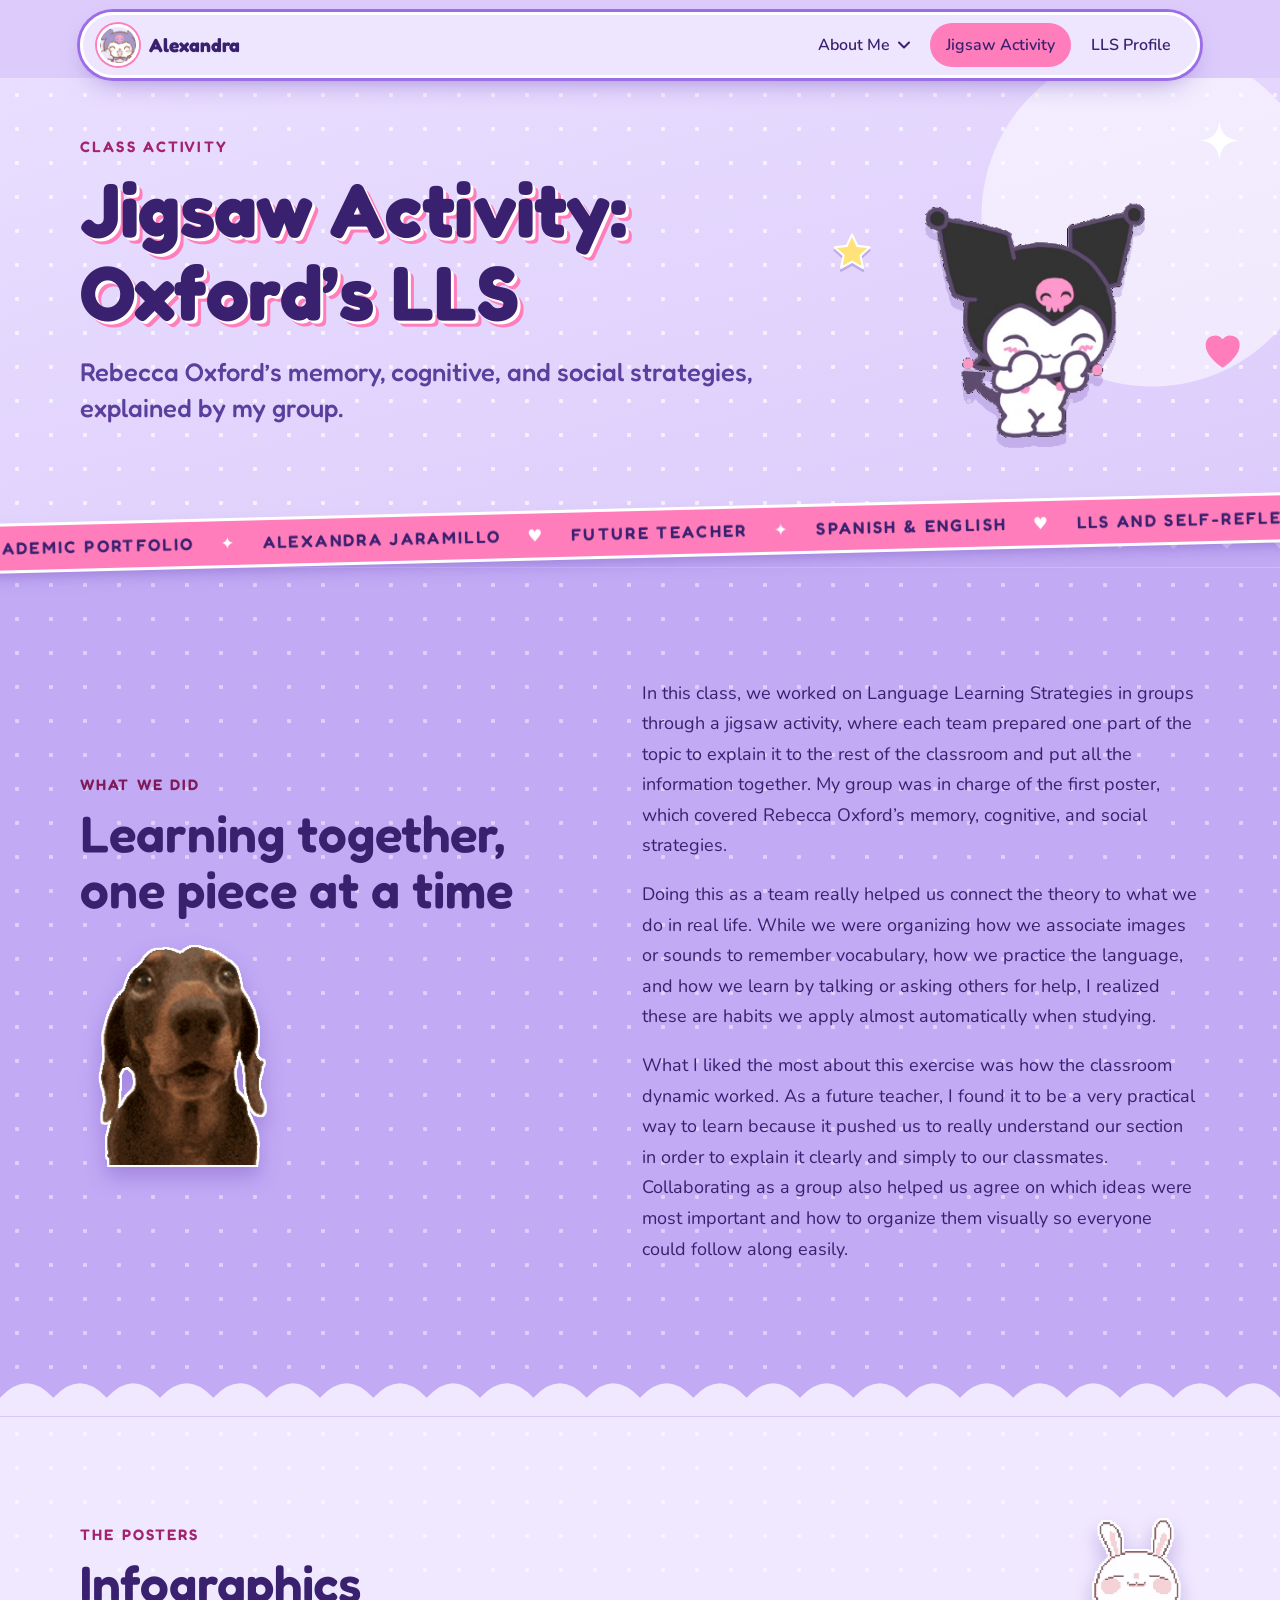
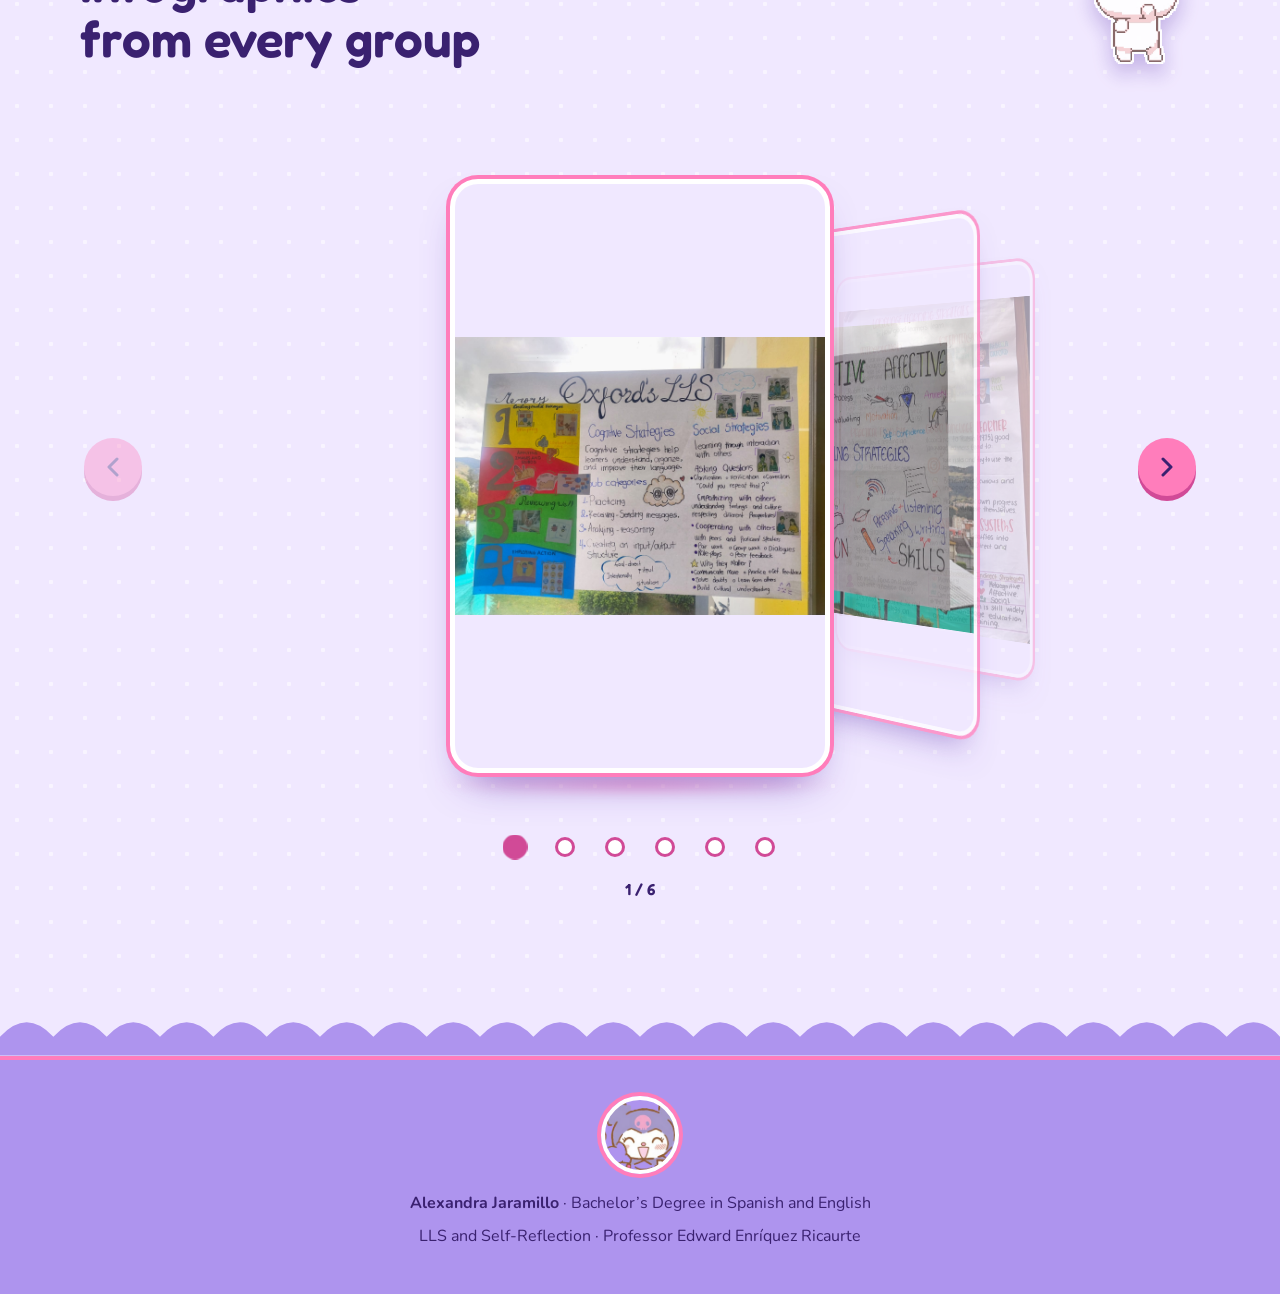
==== jigsaw.html @ 9771592c "Add LLS Profile page, hover-only volume, waving and jumping Kuromi, ribbon, badge and playful motion" ====
<!doctype html>
<html lang="en">
<head>
  <meta charset="utf-8">
  <meta name="viewport" content="width=device-width, initial-scale=1">
  <title>Jigsaw Activity: Oxford’s LLS · Alexandra Jaramillo</title>
  <meta name="description" content="Alexandra Jaramillo’s reflection on the jigsaw activity about Rebecca Oxford’s Language Learning Strategies, with the infographics made by every group.">
  <meta name="theme-color" content="#DCCBFB">
  <link rel="icon" href="data:image/svg+xml,%3Csvg xmlns='http://www.w3.org/2000/svg' viewBox='0 0 24 24'%3E%3Cpath fill='%23FF5CA8' d='M12 21s-9-5.5-9-12a5 5 0 0 1 9-3 5 5 0 0 1 9 3c0 6.5-9 12-9 12z'/%3E%3C/svg%3E">
  <link rel="preconnect" href="https://fonts.googleapis.com">
  <link rel="preconnect" href="https://fonts.gstatic.com" crossorigin>
  <link href="https://fonts.googleapis.com/css2?family=Fredoka:wght@500;600;700&family=Nunito:wght@400;600;700&display=swap" rel="stylesheet">
  <link rel="stylesheet" href="styles.css">
</head>
<body>

<svg width="0" height="0" style="position:absolute" aria-hidden="true">
  <defs>
    <!-- Kuromi-style motifs: horned hood with a pink skull, bat, skull, stars, hearts, paw, note -->
    <symbol id="skull" viewBox="0 0 24 24">
      <path d="M12 2C7 2 4 5.500 4 10c0 3 1.500 4.700 3 5.800V19c0 .6.400 1 1 1h1v-2h1.500v2h3v-2H15v2h1c.6 0 1-.4 1-1v-3.200c1.500-1.100 3-2.800 3-5.800 0-4.500-3-8-8-8z" fill="currentColor"/>
      <circle cx="8.500" cy="11" r="2.200" fill="#1A0D2E"/><circle cx="15.500" cy="11" r="2.200" fill="#1A0D2E"/>
      <path d="M12 13.500 10.800 16h2.400z" fill="#1A0D2E"/>
    </symbol>
    <symbol id="bat" viewBox="0 0 120 60">
      <path d="M60 22C54 10 44 6 32 10 24 12 14 10 4 3c4 12 5 26 16 32 6-4 14-3 20 3 6-5 14-4 20 6 6-10 14-11 20-6 6-6 14-7 20-3 11-6 12-20 16-32-10 7-20 9-28 7C76 6 66 10 60 22z" fill="currentColor"/>
    </symbol>
    <symbol id="sparkle" viewBox="0 0 24 24">
      <path d="M12 0c1 8 4 11 12 12-8 1-11 4-12 12-1-8-4-11-12-12 8-1 11-4 12-12z" fill="currentColor"/>
    </symbol>
    <symbol id="heart" viewBox="0 0 24 24">
      <path d="M12 21s-9-5.500-9-12a5 5 0 0 1 9-3 5 5 0 0 1 9 3c0 6.500-9 12-9 12z" fill="currentColor"/>
    </symbol>
    <symbol id="paw" viewBox="0 0 24 24">
      <ellipse cx="6" cy="10" rx="2.400" ry="3" fill="currentColor"/>
      <ellipse cx="10.500" cy="5.500" rx="2.400" ry="3" fill="currentColor"/>
      <ellipse cx="16" cy="5.500" rx="2.400" ry="3" fill="currentColor"/>
      <ellipse cx="20" cy="10" rx="2.400" ry="3" fill="currentColor"/>
      <path d="M13 11c-3.500 0-6.500 3.500-6.500 6.200C6.500 20 9 20.500 13 20.500s6.500-.5 6.500-3.300C19.500 14.500 16.500 11 13 11z" fill="currentColor"/>
    </symbol>
    <symbol id="note" viewBox="0 0 24 24">
      <path d="M9 3v13.500A3.500 3.500 0 1 1 7 13.300V6l12-3v11.500a3.500 3.500 0 1 1-2-3.200V5.300z" fill="currentColor"/>
    </symbol>
  <symbol id="star5" viewBox="0 0 24 24">
      <path d="M12 2l3 6.500 7 .8-5.200 4.800 1.500 7L12 17.500 5.700 21l1.500-7L2 9.300l7-.8z" fill="currentColor" stroke="#fff" stroke-width="1.200" stroke-linejoin="round"/>
    </symbol>
  </defs>
</svg>

<a class="skip" href="#main">Skip to content</a>

<header class="nav">
  <a class="brand" href="index.html#top" aria-label="Alexandra Jaramillo, home">
    <span class="brand-img" aria-hidden="true"></span>
    <span>Alexandra</span>
  </a>
  <nav aria-label="Main">
    <div class="dd">
      <button class="dd-btn" type="button" aria-expanded="false" aria-controls="dd-about">About Me
        <svg viewBox="0 0 12 8" aria-hidden="true"><path d="M1 1.500 6 6.500l5-5" fill="none" stroke="currentColor" stroke-width="2" stroke-linecap="round" stroke-linejoin="round"/></svg>
      </button>
      <ul class="dd-menu" id="dd-about">
        <li><a href="index.html#about">About me</a></li>
        <li><a href="index.html#music">Music</a></li>
        <li><a href="index.html#pets">My kids</a></li>
        <li><a href="index.html#teacher">Future teacher</a></li>
      </ul>
    </div>
    <a class="nav-link is-current" href="jigsaw.html" aria-current="page"><span class="nl-long">Jigsaw Activity</span><span class="nl-short">Jigsaw</span></a>
    <a class="nav-link" href="profile.html"><span class="nl-long">LLS Profile</span><span class="nl-short">Profile</span></a>
  </nav>
</header>

<main id="main">

  <!-- INTRO -->
  <section class="page-hero">
    <div class="wrap page-hero-grid">
      <div>
        <p class="eyebrow enter" style="--d:0ms">Class Activity</p>
        <h1 class="enter" style="--d:90ms">Jigsaw Activity: Oxford’s LLS</h1>
        <p class="hero-sub enter" style="--d:180ms">Rebecca Oxford’s memory, cognitive, and social strategies, explained by my group.</p>
      </div>
      <div class="page-art enter" style="--d:200ms">
        <img class="page-dance" src="images/kuromi-dance.gif" alt="" aria-hidden="true">
        <svg class="art spark s1" aria-hidden="true"><use href="#sparkle"/></svg>
        <svg class="art starf st1" aria-hidden="true"><use href="#star5"/></svg>
        <svg class="art heart h1" aria-hidden="true"><use href="#heart"/></svg>
      </div>
    </div>
  </section>

  <div class="ribbon" aria-hidden="true"><div class="ribbon-track"><span>ACADEMIC PORTFOLIO</span><i>✦</i><span>ALEXANDRA JARAMILLO</span><i>♥</i><span>FUTURE TEACHER</span><i>✦</i><span>SPANISH &amp; ENGLISH</span><i>♥</i><span>LLS AND SELF-REFLECTION</span><i>✦</i><span>ACADEMIC PORTFOLIO</span><i>✦</i><span>ALEXANDRA JARAMILLO</span><i>♥</i><span>FUTURE TEACHER</span><i>✦</i><span>SPANISH &amp; ENGLISH</span><i>♥</i><span>LLS AND SELF-REFLECTION</span><i>✦</i></div></div>
  <div class="wave" style="--from:var(--l1);--to:var(--band)"><svg viewBox="0 0 1440 60" preserveAspectRatio="none"><path d="M0 60V34Q30 -6 60 34Q90 -6 120 34Q150 -6 180 34Q210 -6 240 34Q270 -6 300 34Q330 -6 360 34Q390 -6 420 34Q450 -6 480 34Q510 -6 540 34Q570 -6 600 34Q630 -6 660 34Q690 -6 720 34Q750 -6 780 34Q810 -6 840 34Q870 -6 900 34Q930 -6 960 34Q990 -6 1020 34Q1050 -6 1080 34Q1110 -6 1140 34Q1170 -6 1200 34Q1230 -6 1260 34Q1290 -6 1320 34Q1350 -6 1380 34Q1410 -6 1440 34L1440 60Z"/></svg></div>

  <!-- REFLECTION -->
  <section class="sec dark" style="--bg:var(--band)" id="reflection">
    <div class="wrap split">
      <div>
        <p class="eyebrow">What We Did</p>
        <h2>Learning together, one piece at a time</h2>
        <img class="gd-inline" src="images/dachshund.gif" alt="" aria-hidden="true">
      </div>
      <div class="prose">
        <p>In this class, we worked on Language Learning Strategies in groups through a jigsaw activity, where each team prepared one part of the topic to explain it to the rest of the classroom and put all the information together. My group was in charge of the first poster, which covered Rebecca Oxford’s memory, cognitive, and social strategies.</p>
        <p>Doing this as a team really helped us connect the theory to what we do in real life. While we were organizing how we associate images or sounds to remember vocabulary, how we practice the language, and how we learn by talking or asking others for help, I realized these are habits we apply almost automatically when studying.</p>
        <p>What I liked the most about this exercise was how the classroom dynamic worked. As a future teacher, I found it to be a very practical way to learn because it pushed us to really understand our section in order to explain it clearly and simply to our classmates. Collaborating as a group also helped us agree on which ideas were most important and how to organize them visually so everyone could follow along easily.</p>
      </div>
    </div>
  </section>

  <div class="wave" style="--from:var(--band);--to:var(--l2)"><svg viewBox="0 0 1440 60" preserveAspectRatio="none"><path d="M0 60V34Q30 -6 60 34Q90 -6 120 34Q150 -6 180 34Q210 -6 240 34Q270 -6 300 34Q330 -6 360 34Q390 -6 420 34Q450 -6 480 34Q510 -6 540 34Q570 -6 600 34Q630 -6 660 34Q690 -6 720 34Q750 -6 780 34Q810 -6 840 34Q870 -6 900 34Q930 -6 960 34Q990 -6 1020 34Q1050 -6 1080 34Q1110 -6 1140 34Q1170 -6 1200 34Q1230 -6 1260 34Q1290 -6 1320 34Q1350 -6 1380 34Q1410 -6 1440 34L1440 60Z"/></svg></div>

  <!-- INFOGRAPHICS -->
  <section class="sec infographics" style="--bg:var(--l2)" id="infographics">
    <img class="deco gd g-bunny2" src="images/bunny.gif" alt="" aria-hidden="true">
    <div class="wrap">
      <div class="gallery-head">
        <p class="eyebrow">The Posters</p>
        <h2>Infographics from every group</h2>
        <p>Below are the infographics created by all the groups during class.</p>
      </div>

      <div class="carousel" role="region" aria-roledescription="carousel" aria-label="Infographics from every group">
        <button type="button" class="car-btn prev" aria-label="Previous infographic"><svg viewBox="0 0 12 20" aria-hidden="true"><path d="M10 2 2 10l8 8" fill="none" stroke="currentColor" stroke-width="3" stroke-linecap="round" stroke-linejoin="round"/></svg></button>
        <ul class="track" tabindex="0" aria-label="Scroll or swipe to see more infographics">
          <li class="slide" role="group" aria-roledescription="slide" aria-label="Infographic 1 of 6">
            <a href="images/infographic-1.jpeg" target="_blank" rel="noopener" aria-label="Open infographic 1 full size">
              <img src="images/infographic-1.jpeg" alt="Infographic 1 made by one of the groups about Oxford's language learning strategies" loading="eager">
            </a>
          </li>
          <li class="slide" role="group" aria-roledescription="slide" aria-label="Infographic 2 of 6">
            <a href="images/infographic-2.jpeg" target="_blank" rel="noopener" aria-label="Open infographic 2 full size">
              <img src="images/infographic-2.jpeg" alt="Infographic 2 made by one of the groups about Oxford's language learning strategies" >
            </a>
          </li>
          <li class="slide" role="group" aria-roledescription="slide" aria-label="Infographic 3 of 6">
            <a href="images/infographic-3.jpeg" target="_blank" rel="noopener" aria-label="Open infographic 3 full size">
              <img src="images/infographic-3.jpeg" alt="Infographic 3 made by one of the groups about Oxford's language learning strategies" >
            </a>
          </li>
          <li class="slide" role="group" aria-roledescription="slide" aria-label="Infographic 4 of 6">
            <a href="images/infographic-4.jpeg" target="_blank" rel="noopener" aria-label="Open infographic 4 full size">
              <img src="images/infographic-4.jpeg" alt="Infographic 4 made by one of the groups about Oxford's language learning strategies" >
            </a>
          </li>
          <li class="slide" role="group" aria-roledescription="slide" aria-label="Infographic 5 of 6">
            <a href="images/infographic-5.jpeg" target="_blank" rel="noopener" aria-label="Open infographic 5 full size">
              <img src="images/infographic-5.jpeg" alt="Infographic 5 made by one of the groups about Oxford's language learning strategies" >
            </a>
          </li>
          <li class="slide" role="group" aria-roledescription="slide" aria-label="Infographic 6 of 6">
            <a href="images/infographic-6.jpeg" target="_blank" rel="noopener" aria-label="Open infographic 6 full size">
              <img src="images/infographic-6.jpeg" alt="Infographic 6 made by one of the groups about Oxford's language learning strategies" >
            </a>
          </li>
        </ul>
        <button type="button" class="car-btn next" aria-label="Next infographic"><svg viewBox="0 0 12 20" aria-hidden="true"><path d="M2 2l8 8-8 8" fill="none" stroke="currentColor" stroke-width="3" stroke-linecap="round" stroke-linejoin="round"/></svg></button>
        <div class="car-foot"><div class="dots"><button type="button" class="dot" aria-label="Go to infographic 1"></button><button type="button" class="dot" aria-label="Go to infographic 2"></button><button type="button" class="dot" aria-label="Go to infographic 3"></button><button type="button" class="dot" aria-label="Go to infographic 4"></button><button type="button" class="dot" aria-label="Go to infographic 5"></button><button type="button" class="dot" aria-label="Go to infographic 6"></button></div><p class="count" aria-live="polite">1 / 6</p></div>
      </div>
    </div>
  </section>

  <div class="wave" style="--from:var(--l2);--to:var(--foot)"><svg viewBox="0 0 1440 60" preserveAspectRatio="none"><path d="M0 60V34Q30 -6 60 34Q90 -6 120 34Q150 -6 180 34Q210 -6 240 34Q270 -6 300 34Q330 -6 360 34Q390 -6 420 34Q450 -6 480 34Q510 -6 540 34Q570 -6 600 34Q630 -6 660 34Q690 -6 720 34Q750 -6 780 34Q810 -6 840 34Q870 -6 900 34Q930 -6 960 34Q990 -6 1020 34Q1050 -6 1080 34Q1110 -6 1140 34Q1170 -6 1200 34Q1230 -6 1260 34Q1290 -6 1320 34Q1350 -6 1380 34Q1410 -6 1440 34L1440 60Z"/></svg></div>
</main>

<footer class="footer">
  <div class="wrap foot">
    <span class="foot-img" aria-hidden="true"></span>
    <p><strong>Alexandra Jaramillo</strong> · Bachelor’s Degree in Spanish and English</p>
    <p>LLS and Self-Reflection · Professor Edward Enríquez Ricaurte</p>
  </div>
</footer>

<script src="script.js"></script>
</body>
</html>
---- styles.css ----
:root{
  /* Lilac palette (matches the Kuromi art): lilacs, rich purple band, pink + yellow accents */
  --l1:#DCCBFB;
  --l2:#F0E8FF;
  --l3:#C9B0F6;
  --band:#C2AAF5;
  --band2:#B79EF2;
  --foot:#AE94EE;
  --ink:#3A2170;
  --ink-soft:#5A3F9C;
  --eyebrow:#A3236F;
  --hot:#FF7DBB;
  --hot-deep:#D14A97;
  --hot-soft:#FFC6E2;
  --star:#FFE27A;
  --purple:#9B6EE8;
  --white:#fff;
  --r:28px;
  --shadow:0 14px 32px -14px rgba(90,50,170,.6);
  --font-head:"Fredoka","Trebuchet MS",system-ui,sans-serif;
  --font-body:"Nunito",system-ui,sans-serif;
  --ease:cubic-bezier(.2,.8,.2,1);
}
*{box-sizing:border-box}
html{scroll-behavior:smooth;scroll-padding-top:84px}
body{margin:0;background:var(--l1);color:var(--ink);font:400 1.125rem/1.7 var(--font-body);-webkit-font-smoothing:antialiased}
img,svg{display:block;max-width:100%}
a{color:inherit}
.wrap{width:min(1120px,100% - 48px);margin-inline:auto}

/* Skip link + focus */
.skip{position:absolute;left:16px;top:-60px;background:var(--hot);color:var(--ink);padding:10px 16px;border-radius:999px;z-index:300;transition:top .2s;font-weight:700}
.skip:focus{top:12px}
:focus-visible{outline:3px solid var(--hot-deep);outline-offset:3px;border-radius:8px}

/* Type */
h1,h2,h3{font-family:var(--font-head);line-height:1.08;margin:0;color:var(--ink)}
h1{font-size:clamp(3.2rem,8vw,6.4rem);font-weight:700;letter-spacing:-.01em}
h2{font-size:clamp(2rem,4.2vw,3.2rem);font-weight:600;text-wrap:balance}
h3{font-size:clamp(1.8rem,3vw,2.4rem);font-weight:600}
.eyebrow{font:600 .95rem/1 var(--font-head);letter-spacing:.14em;text-transform:uppercase;color:var(--eyebrow);margin:0 0 14px}
.prose p{margin:0 0 1em}
.prose p:last-child{margin-bottom:0}
.hero h1,.page-hero h1{text-shadow:3px 3px 0 #fff,6px 6px 0 var(--hot)}

/* Rich-purple bands */
.dark{color:var(--ink)}
.dark h2{color:var(--ink)}
.dark .eyebrow{color:#7F1A58}

/* Nav */
.nav{position:sticky;top:12px;z-index:150;width:min(1120px,100% - 24px);margin:12px auto 0;display:flex;align-items:center;justify-content:space-between;gap:16px;padding:8px 10px 8px 14px;background:rgba(240,232,255,.9);backdrop-filter:blur(12px);-webkit-backdrop-filter:blur(12px);border:3px solid #fff;border-radius:999px;box-shadow:0 0 0 3px var(--purple),0 12px 28px -12px rgba(90,50,170,.6)}
.brand{display:flex;align-items:center;gap:10px;text-decoration:none;font:700 1.2rem var(--font-head);color:var(--ink)}
.brand-img{width:42px;height:42px;border-radius:50%;border:3px solid #fff;box-shadow:0 0 0 2px var(--hot);background:url(images/kuromi-wave.png) 48% 55%/150% no-repeat;transition:transform .3s var(--ease)}
.brand:hover .brand-img{transform:rotate(-8deg) scale(1.1)}
.nav nav{display:flex;align-items:center;gap:4px}
.nav-link,.dd-btn{display:inline-flex;align-items:center;gap:8px;min-height:44px;text-decoration:none;font:600 1rem var(--font-body);color:var(--ink);background:none;border:0;cursor:pointer;padding:0 16px;border-radius:999px;transition:background .2s,transform .2s var(--ease)}
.nav-link:hover,.dd-btn:hover,.dd.open .dd-btn{background:var(--l3);transform:translateY(-1px)}
.nav-link.is-current{background:var(--hot);color:var(--ink)}
.dd{position:relative}
.dd-btn svg{width:12px;height:8px;transition:transform .2s var(--ease)}
.dd.open .dd-btn svg{transform:rotate(180deg)}
.dd-menu{list-style:none;margin:0;padding:8px;position:absolute;right:0;top:calc(100% + 14px);min-width:210px;background:var(--l2);border:3px solid #fff;border-radius:22px;box-shadow:0 0 0 3px var(--purple),0 16px 32px -12px rgba(90,50,170,.6);opacity:0;visibility:hidden;transform:translateY(-6px);transition:opacity .18s,transform .18s var(--ease),visibility .18s}
.dd-menu::before{content:"";position:absolute;left:0;right:0;top:-16px;height:16px}
.dd.open .dd-menu{opacity:1;visibility:visible;transform:none}
@media (hover:hover){.dd:hover .dd-menu{opacity:1;visibility:visible;transform:none}.dd:hover .dd-btn{background:var(--l3)}}
.dd-menu a{display:block;text-decoration:none;color:var(--ink);font-weight:600;padding:11px 16px;border-radius:14px;transition:background .2s,transform .2s var(--ease)}
.dd-menu a:hover{background:var(--l3);transform:translateX(2px)}

/* Buttons */
.btn{display:inline-flex;align-items:center;justify-content:center;gap:10px;min-height:52px;padding:0 28px;font:600 1.05rem var(--font-head);text-decoration:none;color:var(--ink);background:var(--hot);border:0;border-radius:999px;box-shadow:0 6px 0 var(--hot-deep);cursor:pointer;transition:transform .15s var(--ease),box-shadow .15s var(--ease),background .2s}
.btn:hover{transform:translateY(-2px);box-shadow:0 8px 0 var(--hot-deep)}
.btn:active{transform:translateY(4px);box-shadow:0 2px 0 var(--hot-deep)}
.btn svg{width:20px;height:20px}
.btn.spotify{background:#1DB954;color:#062b12;box-shadow:0 6px 0 #138A3E}
.btn.spotify:hover{box-shadow:0 8px 0 #138A3E}
.btn.spotify:active{box-shadow:0 2px 0 #138A3E}

/* Decorated frames (Kuromi art, Alexandra's photo) */
.kframe{position:relative;padding:12px;border-radius:34px;background:linear-gradient(135deg,#fff,#EBDFFF);box-shadow:0 0 0 4px var(--hot),0 0 0 9px #fff,0 18px 34px -14px rgba(90,50,170,.6)}
.kframe img{width:100%;height:100%;object-fit:cover;border-radius:24px}
.pframe{position:relative;margin:34px 0 14px 24px;max-width:360px;padding:18px;border-radius:40px;background:linear-gradient(140deg,#FFB9DC,#C9A8FF 60%,#B38CF5);box-shadow:0 0 0 6px #fff,0 0 0 11px var(--purple),0 20px 38px -14px rgba(90,50,170,.65);transform:rotate(-2deg);transition:transform .3s var(--ease)}
.pframe:hover{transform:rotate(0deg) translateY(-2px)}
.pframe::before{content:"";position:absolute;inset:7px;border-radius:34px;border:3px dashed rgba(255,255,255,.95);pointer-events:none}
.pframe-inner{aspect-ratio:4/5;border-radius:26px;overflow:hidden;border:5px solid #fff;background:#fff}
.pframe-inner img{width:100%;height:100%;object-fit:cover;object-position:52% 30%;transition:transform .5s var(--ease)}
.pframe:hover img{transform:scale(1.03)}
.pc{position:absolute;width:50px;height:50px;filter:drop-shadow(0 3px 0 rgba(90,50,170,.35))}
.pc.c1{left:-22px;top:-22px;color:var(--star);width:56px;height:56px;transform:rotate(-12deg)}
.pc.c2{right:-20px;top:-18px;color:#fff;transform:rotate(14deg)}
.pc.c3{left:-18px;bottom:-18px;color:#fff;transform:rotate(-10deg)}
.pc.c4{right:-22px;bottom:-22px;color:var(--star);width:56px;height:56px;transform:rotate(12deg)}
.pc.c5{right:34%;top:-24px;color:var(--hot);width:42px;height:42px}

/* Hero */
.hero{min-height:calc(100svh - 70px);display:flex;align-items:center;padding:48px 0 80px;position:relative;overflow:hidden;background:
  radial-gradient(circle at 88% 22%,rgba(255,255,255,.55) 0 200px,transparent 201px),
  radial-gradient(circle at 8% 88%,rgba(255,125,187,.28) 0 190px,transparent 191px),
  radial-gradient(rgba(255,255,255,.65) 2px,transparent 2.5px) 0 0/34px 34px,
  linear-gradient(165deg,#E9DEFF,var(--l1))}
.hero-grid{display:grid;grid-template-columns:1.1fr .9fr;align-items:center;gap:48px}
.hero-sub{font:500 clamp(1.2rem,2vw,1.6rem)/1.4 var(--font-head);color:var(--ink-soft);margin:20px 0 28px}
.meta{list-style:none;padding:0;margin:0 0 64px;display:grid;gap:10px}
.meta li{display:inline-flex;flex-wrap:wrap;gap:10px;align-items:center;font-weight:600;color:var(--ink)}
.meta span{background:var(--hot);color:var(--ink);font:600 .8rem var(--font-head);letter-spacing:.1em;text-transform:uppercase;padding:5px 12px;border-radius:999px}

.hero-art{position:relative;aspect-ratio:1;width:min(100%,520px);margin-inline:auto;translate:0 var(--hy,0px)}
.wave-k{position:absolute;left:4%;top:12%;width:92%;height:auto;z-index:2;cursor:pointer;filter:drop-shadow(3px 0 0 #fff) drop-shadow(-3px 0 0 #fff) drop-shadow(0 3px 0 #fff) drop-shadow(0 -3px 0 #fff) drop-shadow(0 14px 14px rgba(90,50,170,.35));animation:hello 2.6s ease-in-out infinite;transform-origin:50% 92%}
.wave-k:hover{animation:hello 1.1s ease-in-out infinite}
.art{position:absolute}
.bat{color:var(--ink)}
.c1{width:26%;height:14%;left:-6%;top:6%;animation:flap 3.4s ease-in-out infinite}
.c2{width:20%;height:11%;right:-4%;bottom:22%;color:var(--hot);animation:flap 3.4s 1.2s ease-in-out infinite}
.spark{color:#fff}
.s1{width:12%;height:12%;right:0;top:0;animation:twinkle 3s ease-in-out infinite}
.s2{width:9%;height:9%;left:0;top:44%;color:var(--hot);animation:twinkle 3s .8s ease-in-out infinite}
.s3{width:8%;height:8%;right:14%;bottom:0;animation:twinkle 3s 1.6s ease-in-out infinite}
.heart{color:var(--hot)}
.h1{width:9%;height:9%;left:10%;top:0}
.h2{width:8%;height:8%;right:-2%;top:42%;color:#fff}
.starf{color:var(--star);filter:drop-shadow(0 3px 0 rgba(90,50,170,.25))}
.st1{width:13%;height:13%;left:-3%;top:26%;animation:twinkle 3.6s ease-in-out infinite}
.st2{width:10%;height:10%;right:8%;top:76%;animation:twinkle 3.6s 1s ease-in-out infinite}
.dance{position:absolute;left:-10%;bottom:-12%;width:50%;height:auto;z-index:3;pointer-events:none;filter:drop-shadow(0 8px 0 rgba(90,50,170,.22))}
.cat-stick{position:relative;grid-column:1/-1;justify-self:end;margin:2px 4% 0 0;width:clamp(100px,11vw,140px);aspect-ratio:1;object-fit:cover;border-radius:22px;border:5px solid #fff;box-shadow:0 0 0 4px var(--hot),0 14px 24px -10px rgba(40,15,90,.6);transform:rotate(7deg);animation:wiggle2 2.4s ease-in-out infinite;background:#fff;z-index:2}

@keyframes hello{0%,100%{transform:translateX(-12px) rotate(-8deg)}50%{transform:translateX(12px) translateY(-8px) rotate(8deg)}}
@keyframes bob{50%{transform:translateY(-12px) rotate(1.5deg)}}
@keyframes hi{0%{transform:rotate(0)}20%{transform:rotate(-9deg) scale(1.06)}45%{transform:rotate(7deg) scale(1.08)}70%{transform:rotate(-4deg) scale(1.04)}100%{transform:rotate(0) scale(1)}}
@keyframes twinkle{50%{transform:scale(.6) rotate(20deg);opacity:.6}}
@keyframes flap{50%{transform:translateY(-8px) scaleY(.82)}}
@keyframes wiggle2{0%,100%{transform:rotate(8deg) translateY(0)}50%{transform:rotate(2deg) translateY(-8px)}}
@keyframes wiggle{0%,100%{transform:rotate(-8deg) translateY(0)}50%{transform:rotate(-2deg) translateY(-8px)}}

/* Entrance (once, on load) */
.enter{opacity:0;transform:translateY(18px);animation:in .7s var(--ease) forwards;animation-delay:var(--d,0ms)}
@keyframes in{to{opacity:1;transform:none}}

/* Dividers: soft scallops */
.wave{background:var(--from);line-height:0;margin-top:-1px}
.wave svg{width:100%;height:clamp(24px,3.4vw,44px);fill:var(--to)}

/* Sections */
.sec{background:var(--bg);padding:clamp(56px,9vw,110px) 0;min-height:70svh;display:flex;align-items:center;position:relative;overflow:hidden}
.sec>.wrap{width:min(1120px,100% - 48px);position:relative;z-index:1}
.split{display:grid;grid-template-columns:1fr 1.15fr;gap:clamp(28px,6vw,80px);align-items:center}
.about .split>div:first-child,.teacher .split>div:first-child{align-self:start;position:sticky;top:100px}
.sec{background-image:radial-gradient(rgba(255,255,255,.5) 2px,transparent 2.5px);background-size:34px 34px}
.dark{background-image:radial-gradient(rgba(255,255,255,.45) 2px,transparent 2.5px)}

.chips{list-style:none;padding:0;margin:28px 0 0;display:flex;flex-wrap:wrap;gap:10px}
.chips li{display:inline-flex;align-items:center;gap:8px;background:#fff;border:2px solid var(--purple);border-radius:999px;padding:8px 16px;font:600 1rem var(--font-head);color:var(--ink);transition:transform .2s var(--ease)}
.chips li:hover{transform:translateY(-2px)}
.chips svg{width:18px;height:18px;color:var(--hot-deep)}

/* Floating decorations inside sections */
.deco{position:absolute;pointer-events:none;z-index:0;opacity:.95;translate:0 var(--py,0px)}
.deco.d1{width:70px;height:70px;right:4%;top:9%;color:var(--hot);transform:rotate(14deg)}
.deco.d2{width:46px;height:46px;left:3%;bottom:8%;color:var(--star)}
.deco.d3{width:90px;height:50px;right:6%;bottom:9%;color:var(--purple)}
.deco.d4{width:54px;height:54px;left:5%;top:10%;color:#fff}
.dark .deco.d3{color:#fff}

/* Teacher: Kuromi frame */
.k-side{max-width:250px;margin-top:28px;transform:rotate(-3deg);transition:transform .3s var(--ease)}
.k-side:hover{transform:rotate(0deg) translateY(-2px)}
.k-side img{aspect-ratio:632/1124}
.k-side.k-sq{max-width:290px}
.k-side.k-sq img{aspect-ratio:1}

/* Music card */
.music .split>div:first-child .prose{margin-top:20px}
.spotify-card{position:relative;background:var(--l2);border:3px solid #fff;border-radius:var(--r);padding:clamp(28px,4vw,44px);box-shadow:0 0 0 5px var(--hot),0 18px 36px -14px rgba(40,15,90,.6);transition:transform .25s var(--ease);color:var(--ink)}
.spotify-card:hover{transform:translateY(-2px)}
.spotify-card .eyebrow{color:var(--eyebrow);padding-right:64px}
.spotify-card h3{margin:0 0 10px}
.spotify-card p:not(.eyebrow){margin:0 0 26px;color:var(--ink-soft)}
.record{position:absolute;right:-16px;top:-28px;width:84px;height:84px}
.disc{width:100%;height:100%;border-radius:50%;background:repeating-radial-gradient(circle,#3a2170 0 3px,#5a3f9c 3px 6px);border:4px solid #fff;box-shadow:var(--shadow);display:grid;place-items:center;transition:transform 1.2s var(--ease)}
.disc span{width:32%;height:32%;border-radius:50%;background:var(--hot);border:3px solid #fff}
.spotify-card:hover .disc{transform:rotate(180deg)}

/* Pets */
.pets-head{align-items:end;margin-bottom:clamp(32px,5vw,56px)}
.pet-grid{list-style:none;margin:0;padding:0;display:grid;grid-template-columns:repeat(4,1fr);gap:22px}
.pet{transition:transform .25s var(--ease)}
.pet:hover{transform:translateY(-2px)}
.pet figure{margin:0;position:relative;aspect-ratio:4/5;border-radius:var(--r);overflow:hidden;border:5px solid #fff;box-shadow:0 0 0 4px var(--hot),var(--shadow);background:var(--l2)}
.pet figure img{position:absolute;inset:0;width:100%;height:100%;object-fit:cover;transition:transform .5s var(--ease)}
.pet:hover figure img{transform:scale(1.03)}
.slot{position:absolute;inset:0;display:flex;flex-direction:column;align-items:center;justify-content:center;gap:10px;color:var(--purple);font:600 .95rem var(--font-head);background:repeating-linear-gradient(45deg,var(--l2) 0 14px,#fff 14px 28px)}
.slot svg{width:44px;height:44px}
.tag{margin:16px 0 0;text-align:center;font-size:1rem;color:var(--ink)}
.tag strong{font:600 1.15rem var(--font-head);color:var(--ink)}

/* Second page: intro + posters */
.page-hero{padding:56px 0 80px;position:relative;overflow:hidden;background:
  radial-gradient(circle at 90% 30%,rgba(255,255,255,.55) 0 170px,transparent 171px),
  radial-gradient(rgba(255,255,255,.65) 2px,transparent 2.5px) 0 0/34px 34px,
  linear-gradient(165deg,#E9DEFF,var(--l1))}
.page-hero-grid{display:grid;grid-template-columns:1.4fr .6fr;align-items:center;gap:40px}
.page-hero h1{font-size:clamp(2.6rem,6vw,4.8rem);text-wrap:balance}
.page-art{position:relative;width:min(100%,340px);margin-inline:auto}
.page-dance{width:100%;height:auto;filter:drop-shadow(0 10px 0 rgba(90,50,170,.2));transition:transform .4s var(--ease)}
.page-dance:hover{transform:scale(1.08) rotate(-4deg)}
.page-art .art.s1{right:-12%;top:-4%}
.page-art .art.st1{left:-14%;top:30%}
.page-art .art.h1{left:auto;right:-14%;top:60%;width:14%;height:14%}
.gallery-head{max-width:640px;margin-bottom:clamp(28px,4vw,48px)}
.gallery-head p:last-child{margin:14px 0 0;color:var(--ink-soft)}

/* Carousel */
.carousel{position:relative;--cw:clamp(230px,30vw,380px);--ch:clamp(360px,66svh,600px);overflow-x:clip;padding:10px 0 4px}
.track{list-style:none;margin:0;padding:0;position:relative;height:calc(var(--ch) + 40px);perspective:1400px;perspective-origin:50% 40%;touch-action:pan-y;cursor:grab;outline-offset:6px}
.track:active{cursor:grabbing}
.track::after{content:"";position:absolute;left:50%;bottom:6px;width:calc(var(--cw) * 1.1);height:26px;margin-left:calc(var(--cw) * -.55);background:radial-gradient(ellipse at center,rgba(255,125,187,.5),transparent 70%);filter:blur(4px)}
.slide{position:absolute;left:50%;top:10px;width:var(--cw);height:var(--ch);margin-left:calc(var(--cw) / -2);transform-style:preserve-3d;will-change:transform,opacity}
.slide a{display:flex;align-items:center;justify-content:center;width:100%;height:100%;background:var(--l2);border:5px solid #fff;border-radius:var(--r);box-shadow:0 0 0 4px var(--hot),0 22px 40px -18px rgba(90,50,170,.7);overflow:hidden;cursor:pointer;backface-visibility:hidden}
.slide img{max-width:100%;max-height:100%;width:auto;height:auto;object-fit:contain;user-select:none;-webkit-user-drag:none}
.slide.is-active a{animation:float 4.5s ease-in-out infinite}
.slide.is-active a:hover{box-shadow:0 0 0 4px var(--hot-deep),0 26px 46px -16px rgba(209,74,151,.6)}
@keyframes float{50%{transform:translateY(-8px)}}
.car-btn{position:absolute;top:calc(var(--ch) / 2 - 18px);z-index:200;width:58px;height:58px;border:0;border-radius:50%;background:var(--hot);color:var(--ink);display:grid;place-items:center;cursor:pointer;box-shadow:0 5px 0 var(--hot-deep);transition:transform .15s var(--ease),box-shadow .15s var(--ease),opacity .2s}
.car-btn svg{width:12px;height:20px}
.car-btn.prev{left:4px}
.car-btn.next{right:4px}
.car-btn:hover{transform:translateY(-2px);box-shadow:0 7px 0 var(--hot-deep)}
.car-btn:active{transform:translateY(3px);box-shadow:0 2px 0 var(--hot-deep)}
.car-btn[disabled]{opacity:.35;pointer-events:none}
.car-foot{display:flex;flex-direction:column;align-items:center;gap:10px;margin-top:22px}
.dots{display:flex;gap:6px;flex-wrap:wrap;justify-content:center}
.dot{width:44px;height:44px;border:0;background:none;padding:0;cursor:pointer;display:grid;place-items:center}
.dot::before{content:"";width:14px;height:14px;border-radius:50%;background:#fff;border:3px solid var(--hot-deep);transition:transform .2s var(--ease),background .2s}
.dot:hover::before{transform:scale(1.2)}
.dot[aria-current="true"]::before{background:var(--hot-deep);transform:scale(1.25)}
.count{margin:0;font:600 1rem var(--font-head);color:var(--ink)}

/* Footer */
.footer{background:var(--foot);color:var(--ink);padding:36px 0 44px;text-align:center;border-top:4px solid var(--hot)}
.foot{display:grid;gap:6px;justify-items:center}
.foot p{margin:0;font-size:1rem}
.foot-img{width:78px;height:78px;border-radius:50%;border:4px solid #fff;box-shadow:0 0 0 4px var(--hot);background:url(images/kuromi-wave.png) 48% 55%/150% no-repeat;margin-bottom:10px}

/* Cut-out GIF stickers used as decoration */
.gd{position:absolute;z-index:1;height:auto;pointer-events:auto;filter:drop-shadow(2px 0 0 #fff) drop-shadow(-2px 0 0 #fff) drop-shadow(0 2px 0 #fff) drop-shadow(0 -2px 0 #fff) drop-shadow(0 10px 10px rgba(90,50,170,.3));animation:gfloat 4.2s ease-in-out infinite}
.gd-inline{display:block;width:clamp(150px,17vw,220px);height:auto;margin-top:22px;filter:drop-shadow(2px 0 0 #fff) drop-shadow(-2px 0 0 #fff) drop-shadow(0 2px 0 #fff) drop-shadow(0 -2px 0 #fff) drop-shadow(0 10px 10px rgba(90,50,170,.3));animation:gfloat 4.6s ease-in-out infinite}
.g-bunny{width:clamp(120px,14vw,190px);right:4%;bottom:3%}
.g-penguin{width:clamp(120px,14vw,190px);left:4%;bottom:3%}
.g-puppy{width:clamp(130px,11.5vw,165px);right:4%;bottom:-2px;translate:none;animation:none}
.g-bunny2{width:clamp(110px,12vw,170px);right:5%;top:6%}
.gd-video{position:absolute;z-index:1;width:clamp(100px,11vw,150px);aspect-ratio:166/172;object-fit:cover;border-radius:50%;border:5px solid #fff;box-shadow:0 0 0 4px var(--hot),0 14px 24px -10px rgba(40,15,90,.5);animation:gfloat 4.6s ease-in-out infinite}
.gd-video-inline{position:relative;display:block;margin-top:26px;width:clamp(120px,13vw,160px)}
@keyframes gfloat{50%{transform:translateY(-9px)}}
@keyframes hop{0%{transform:translateY(0)}35%{transform:translateY(-24px) rotate(-7deg) scale(1.08)}100%{transform:none}}
@media (hover:hover) and (pointer:fine){.gd:hover,.gd-inline:hover{animation:hop .7s cubic-bezier(.34,1.56,.64,1)}}

/* Álvaro Díaz video in a phone-style frame, next to the Spotify card */
.music .split{grid-template-columns:.85fr 1.35fr}
.music-right{display:grid;grid-template-columns:minmax(190px,230px) 1fr;gap:clamp(22px,3.4vw,38px);align-items:center}
.phone{position:relative;margin:0;transform:rotate(-2.5deg);transition:transform .3s var(--ease)}
.phone-screen{position:relative;aspect-ratio:9/16;border-radius:34px;overflow:hidden;border:6px solid #fff;box-shadow:0 0 0 4px var(--hot),0 20px 36px -14px rgba(40,15,90,.65);background:var(--ink)}
.phone video{display:block;width:100%;height:100%;object-fit:cover}
.pets{padding-bottom:clamp(150px,15vw,210px)}
.music-right .spotify-card.rv{--rd:220ms}
/* Volume-only control: the video always plays, sound starts off */
.vol{position:absolute;left:12px;right:12px;bottom:12px;display:flex;align-items:center;gap:8px;padding:5px 14px 5px 5px;background:rgba(58,33,112,.74);-webkit-backdrop-filter:blur(8px);backdrop-filter:blur(8px);border-radius:999px;z-index:2;opacity:0;transform:translateY(10px);pointer-events:none;transition:opacity .25s ease,transform .3s var(--ease)}
.phone:hover .vol,.phone:focus-within .vol,.phone.show-vol .vol{opacity:1;transform:none;pointer-events:auto}
.vol-btn{flex:none;width:44px;height:44px;border:0;border-radius:50%;background:var(--hot);color:var(--ink);display:grid;place-items:center;cursor:pointer;box-shadow:0 3px 0 var(--hot-deep);transition:transform .15s var(--ease),box-shadow .15s var(--ease)}
.vol-btn svg{width:22px;height:22px}
.vol-btn .ic-on{display:none}
.sound-on .vol-btn .ic-on{display:block}
.sound-on .vol-btn .ic-off{display:none}
.vol-btn:active{transform:translateY(2px);box-shadow:0 1px 0 var(--hot-deep)}
@media (hover:hover) and (pointer:fine){.vol-btn:hover{transform:translateY(-1px);box-shadow:0 4px 0 var(--hot-deep)}}
.vol-range{flex:1;min-width:0;height:44px;margin:0;background:none;-webkit-appearance:none;appearance:none;cursor:pointer}
.vol-range::-webkit-slider-runnable-track{height:6px;border-radius:99px;background:linear-gradient(90deg,var(--hot) var(--fill,0%),rgba(255,255,255,.4) var(--fill,0%))}
.vol-range::-webkit-slider-thumb{-webkit-appearance:none;width:20px;height:20px;margin-top:-7px;border-radius:50%;background:#fff;border:3px solid var(--hot);box-shadow:0 2px 6px rgba(0,0,0,.3)}
.vol-range::-moz-range-track{height:6px;border-radius:99px;background:rgba(255,255,255,.4)}
.vol-range::-moz-range-progress{height:6px;border-radius:99px;background:var(--hot)}
.vol-range::-moz-range-thumb{width:14px;height:14px;border-radius:50%;background:#fff;border:3px solid var(--hot)}
@media (hover:hover) and (pointer:fine){.phone:hover{transform:rotate(0deg) translateY(-2px)}}

/* Scroll reveals (classes are added by script.js and removed again once shown) */
.rv{opacity:0;transition:opacity .9s ease,translate 1s cubic-bezier(.2,.9,.25,1),scale .9s cubic-bezier(.34,1.56,.64,1),rotate .9s cubic-bezier(.34,1.56,.64,1);transition-delay:var(--rd,0ms)}
.rv-left{translate:-110px 0}
.rv-right{translate:110px 0}
.rv-up{translate:0 70px}
.rv-zoom{scale:.7}
.rv-pop{scale:.55;rotate:-10deg}
.rv-drop{translate:0 -70px;scale:.9}
.rv.in{opacity:1;translate:0 0;scale:1;rotate:0deg}
.progress{position:fixed;left:0;top:0;height:5px;width:100%;transform-origin:0 50%;transform:scaleX(0);background:linear-gradient(90deg,var(--hot),var(--star),var(--purple));z-index:400;pointer-events:none}

/* Nav labels: short versions on phones */
.nl-short{display:none}
main{overflow-x:clip}

/* Hero: jumping Kuromi next to the button, rotating badge, rising hearts */
.hero-grid,.page-hero-grid{position:relative;z-index:1}
.cta-row{display:flex;align-items:flex-end;gap:14px}
.dance-jump{width:clamp(130px,13vw,170px);height:auto;margin:-16px 0 -12px;transform-origin:50% 100%;animation:jump 1.5s cubic-bezier(.3,0,.3,1) infinite;filter:drop-shadow(2px 0 0 #fff) drop-shadow(-2px 0 0 #fff) drop-shadow(0 2px 0 #fff) drop-shadow(0 -2px 0 #fff) drop-shadow(0 10px 8px rgba(90,50,170,.3))}
@keyframes jump{0%,100%{transform:translateY(0) scale(1.06,.9)}18%{transform:translateY(0) scale(.96,1.06)}48%{transform:translateY(-38px) scale(1,1)}78%{transform:translateY(0) scale(1.04,.94)}}
.badge{position:absolute;right:-3%;bottom:1%;width:24%;height:auto;z-index:4;rotate:var(--rot,0deg);animation:spin 18s linear infinite;filter:drop-shadow(0 8px 0 rgba(90,50,170,.2))}
@keyframes spin{to{transform:rotate(360deg)}}
.rise{position:absolute;bottom:-50px;z-index:0;pointer-events:none;opacity:0;animation:rise var(--rt,12s) linear var(--rd,0s) infinite}
@keyframes rise{0%{transform:translateY(0) rotate(0);opacity:0}12%{opacity:.85}88%{opacity:.85}100%{transform:translateY(-820px) rotate(70deg);opacity:0}}

/* Scrolling ribbon between hero and content */
.ribbon{position:relative;z-index:6;overflow:hidden;background:var(--hot);color:var(--ink);transform:rotate(-1.4deg);margin:-30px -2% -34px;width:104%;padding:12px 0;border-block:3px solid #fff;box-shadow:0 8px 18px -8px rgba(90,50,170,.5)}
.ribbon-track{display:flex;width:max-content;animation:marquee 34s linear infinite;font:600 1.05rem var(--font-head);letter-spacing:.14em;white-space:nowrap}
.ribbon-track>*{margin-right:26px}
.ribbon-track i{font-style:normal;color:#fff}
@keyframes marquee{to{transform:translateX(-50%)}}

/* Headline letters bounce in, and hop when touched */
.w{display:inline-block;white-space:nowrap}
.ch{display:inline-block;transform-origin:50% 90%;animation:chIn .8s cubic-bezier(.34,1.56,.64,1) both;animation-delay:calc(var(--i) * 40ms + 150ms)}
@keyframes chIn{from{opacity:0;transform:translateY(40px) rotate(-12deg) scale(.6)}to{opacity:1;transform:none}}
@keyframes chHop{40%{transform:translateY(-14px) rotate(6deg) scale(1.12)}}
@media (hover:hover) and (pointer:fine){.ch:hover{animation:chHop .5s cubic-bezier(.34,1.56,.64,1)}}

/* Cursor sparkles */
.fx{position:fixed;inset:0;pointer-events:none;z-index:500;overflow:hidden}
.fx svg{position:absolute;left:0;top:0;width:var(--s,16px);height:var(--s,16px);will-change:transform,opacity}

/* LLS Profile page: numbers, framed pictures, Word card */
.stats{list-style:none;margin:0;padding:0;display:grid;grid-template-columns:repeat(4,1fr);gap:24px}
.stat{position:relative;background:var(--l2);border:3px solid #fff;border-radius:var(--r);padding:30px 22px 22px;box-shadow:0 0 0 4px var(--hot),0 16px 30px -14px rgba(40,15,90,.5);color:var(--ink);transition:transform .25s var(--ease)}
@media (hover:hover) and (pointer:fine){.stat:hover{transform:translateY(-4px) rotate(-1deg)}}
.stat-n{margin:0;font:700 clamp(2.6rem,5vw,3.8rem)/1 var(--font-head);color:var(--ink)}
.stat-n small{font-size:.4em;color:var(--ink-soft);margin-left:4px}
.stat-l{margin:10px 0 18px;font-weight:600;color:var(--ink-soft);min-height:3.2em;line-height:1.4}
.stat-tag{position:absolute;top:-15px;right:16px;background:var(--hot);color:var(--ink);font:600 .8rem var(--font-head);letter-spacing:.08em;text-transform:uppercase;padding:5px 12px;border-radius:999px;box-shadow:0 3px 0 var(--hot-deep)}
.meter{height:14px;border-radius:99px;background:#fff;border:2px solid var(--purple);overflow:hidden}
.meter span{display:block;height:100%;width:calc(var(--v) / 5 * 100%);background:linear-gradient(90deg,var(--hot),var(--purple));border-radius:99px;transform-origin:0 50%}
.js .meter span{transform:scaleX(0);transition:transform 1.4s cubic-bezier(.23,1,.32,1) .25s}
.js .stat.fill .meter span{transform:scaleX(1)}
.shot{display:block;border:5px solid #fff;border-radius:var(--r);overflow:hidden;box-shadow:0 0 0 4px var(--hot),0 20px 36px -16px rgba(40,15,90,.6);background:#fff;transition:transform .3s var(--ease)}
.shot img{width:100%;height:auto}
.shot-chart{max-width:900px;margin:0 auto 38px;transform:rotate(-1deg)}
.evidence-row{display:grid;grid-template-columns:1.25fr 1fr;gap:clamp(26px,4vw,50px);align-items:center;max-width:1000px;margin:0 auto}
.shot-notes{transform:rotate(1.5deg)}
@media (hover:hover) and (pointer:fine){.shot:hover{transform:rotate(0deg) translateY(-3px)}}
.doc-card{background:var(--l2);border:3px solid #fff;border-radius:var(--r);padding:clamp(24px,3.4vw,38px);box-shadow:0 0 0 5px var(--hot),0 18px 36px -14px rgba(40,15,90,.6);color:var(--ink)}
.doc-card .eyebrow{color:var(--eyebrow)}
.doc-card h3{margin:0 0 10px}
.doc-card p:not(.eyebrow){margin:0 0 22px;color:var(--ink-soft)}
.doc-ic{width:58px;height:58px;color:var(--purple);margin-bottom:12px}
.evidence{padding-bottom:clamp(150px,15vw,210px)}

/* Responsive */
@media (max-width:900px){
  .hero{min-height:auto;padding-top:32px}
  .hero-grid,.split{grid-template-columns:1fr}
  .hero-art{width:min(82%,400px);order:-1}
  .about .split>div:first-child,.teacher .split>div:first-child{position:static}
  .pet-grid{grid-template-columns:repeat(2,1fr)}
  .page-hero-grid{grid-template-columns:1fr}
  .page-art{width:min(52%,190px);margin-inline:0}
  .pframe{max-width:310px}
  .deco{opacity:.5}
  .music .split{grid-template-columns:1fr}
  .music-right{grid-template-columns:1fr;justify-items:center}
  .phone{width:min(68%,250px)}
  .spotify-card{width:100%}
  .gd-inline{width:140px}
  .cat-stick{justify-self:center;margin:6px 0 0;width:90px}
  .stats{grid-template-columns:repeat(2,1fr)}
  .evidence-row{grid-template-columns:1fr}
  .badge{width:26%}
}
@media (max-width:620px){
  body{font-size:1.05rem}
  .wrap,.sec>.wrap{width:calc(100% - 32px)}
  .brand span:not(.brand-img){display:none}
  .nl-long{display:none}
  .nl-short{display:inline}
  .cta-row{flex-direction:column-reverse;align-items:center;gap:0}
  .dance-jump{margin:0 0 -6px}
  .stats{gap:16px 12px}
  .stat{padding:26px 16px 18px}
  .nav-link,.dd-btn{padding:0 12px;font-size:.95rem}
  .dd{position:static}
  .dd-menu{right:0;left:0;top:calc(100% + 10px)}
  .btn{width:100%}
  .record{right:-6px;width:72px;height:72px;top:-26px}
  .pet-grid{gap:14px}
  .carousel{--cw:64vw;--ch:clamp(340px,62svh,520px)}
  .car-btn{width:44px;height:44px}
  .car-btn.prev{left:0}
  .car-btn.next{right:0}
}

/* Reduced motion: stop CSS animations, keep the static layout */
@media (prefers-reduced-motion:reduce){
  html{scroll-behavior:auto}
  *,*::before,*::after{animation:none!important;transition:none!important}
  .enter{opacity:1;transform:none}
  .rv{opacity:1;translate:none;scale:none;rotate:none}
  .progress{display:none}
}
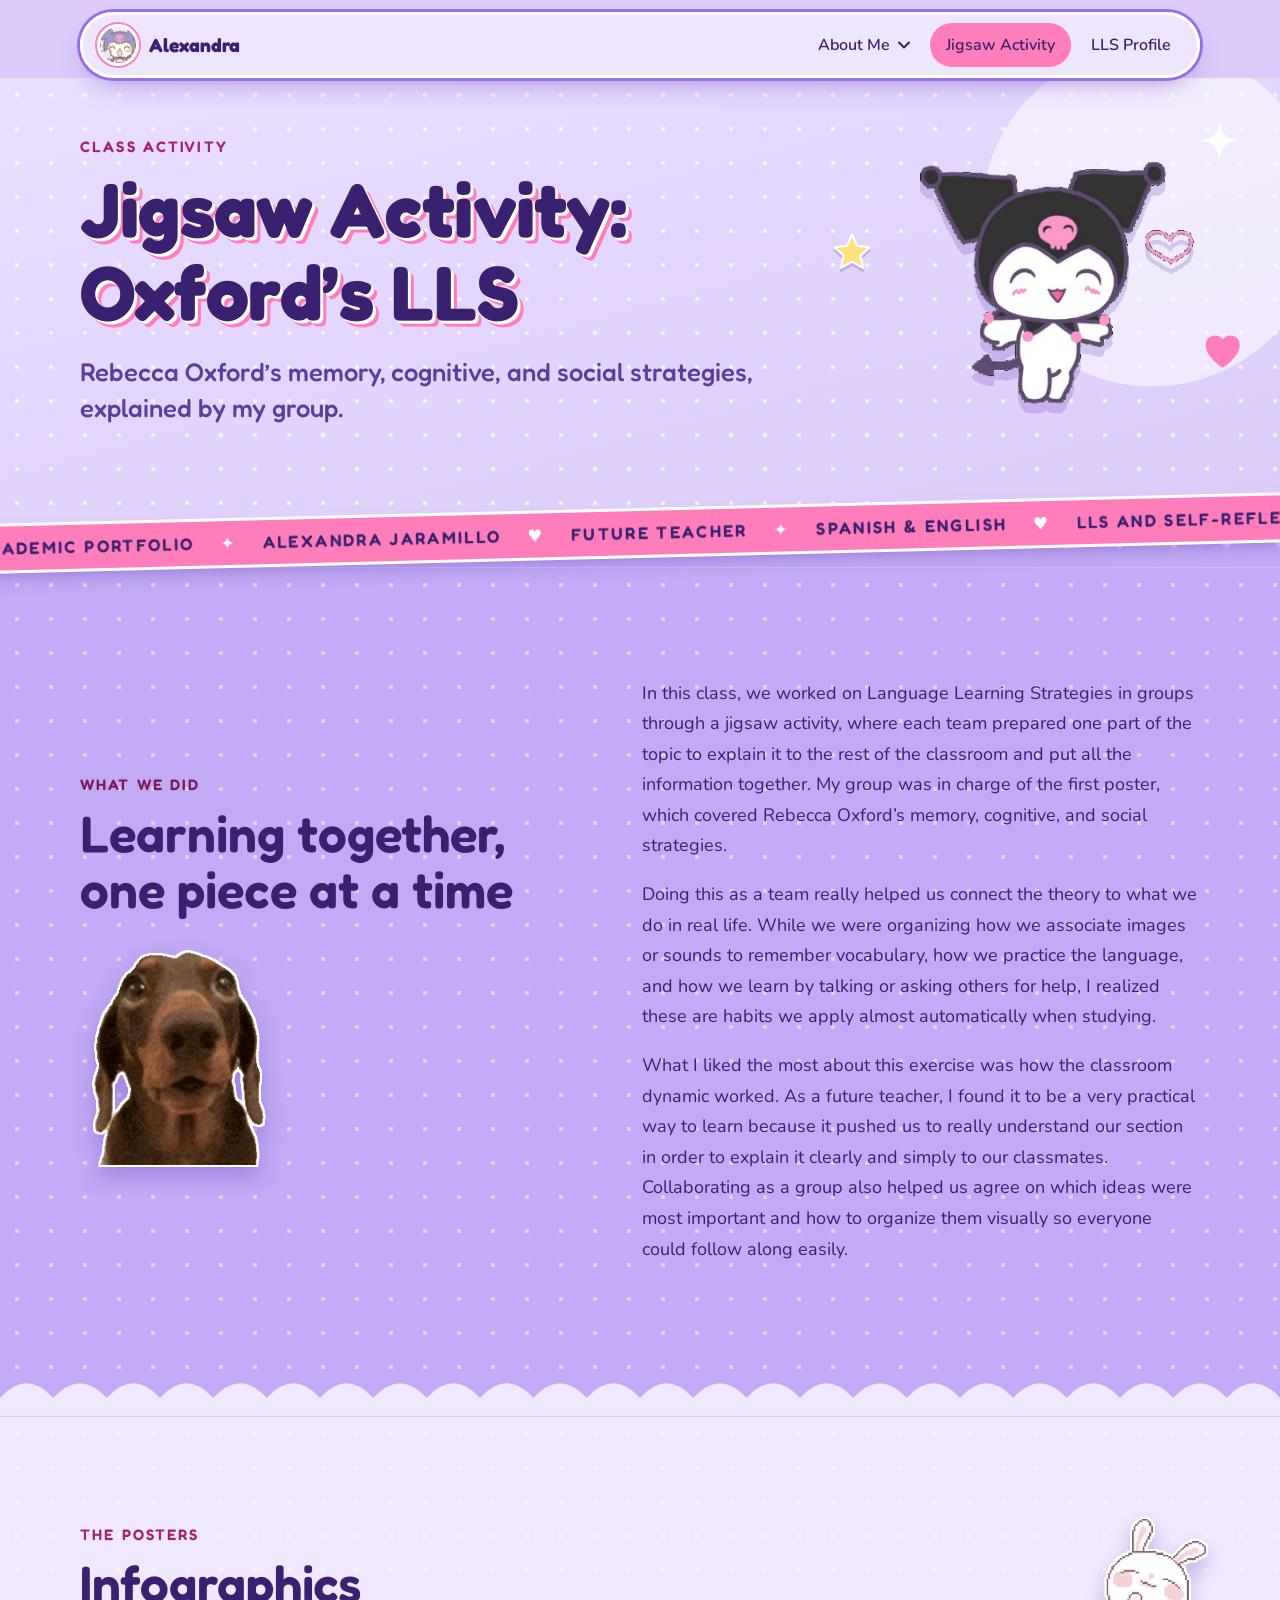
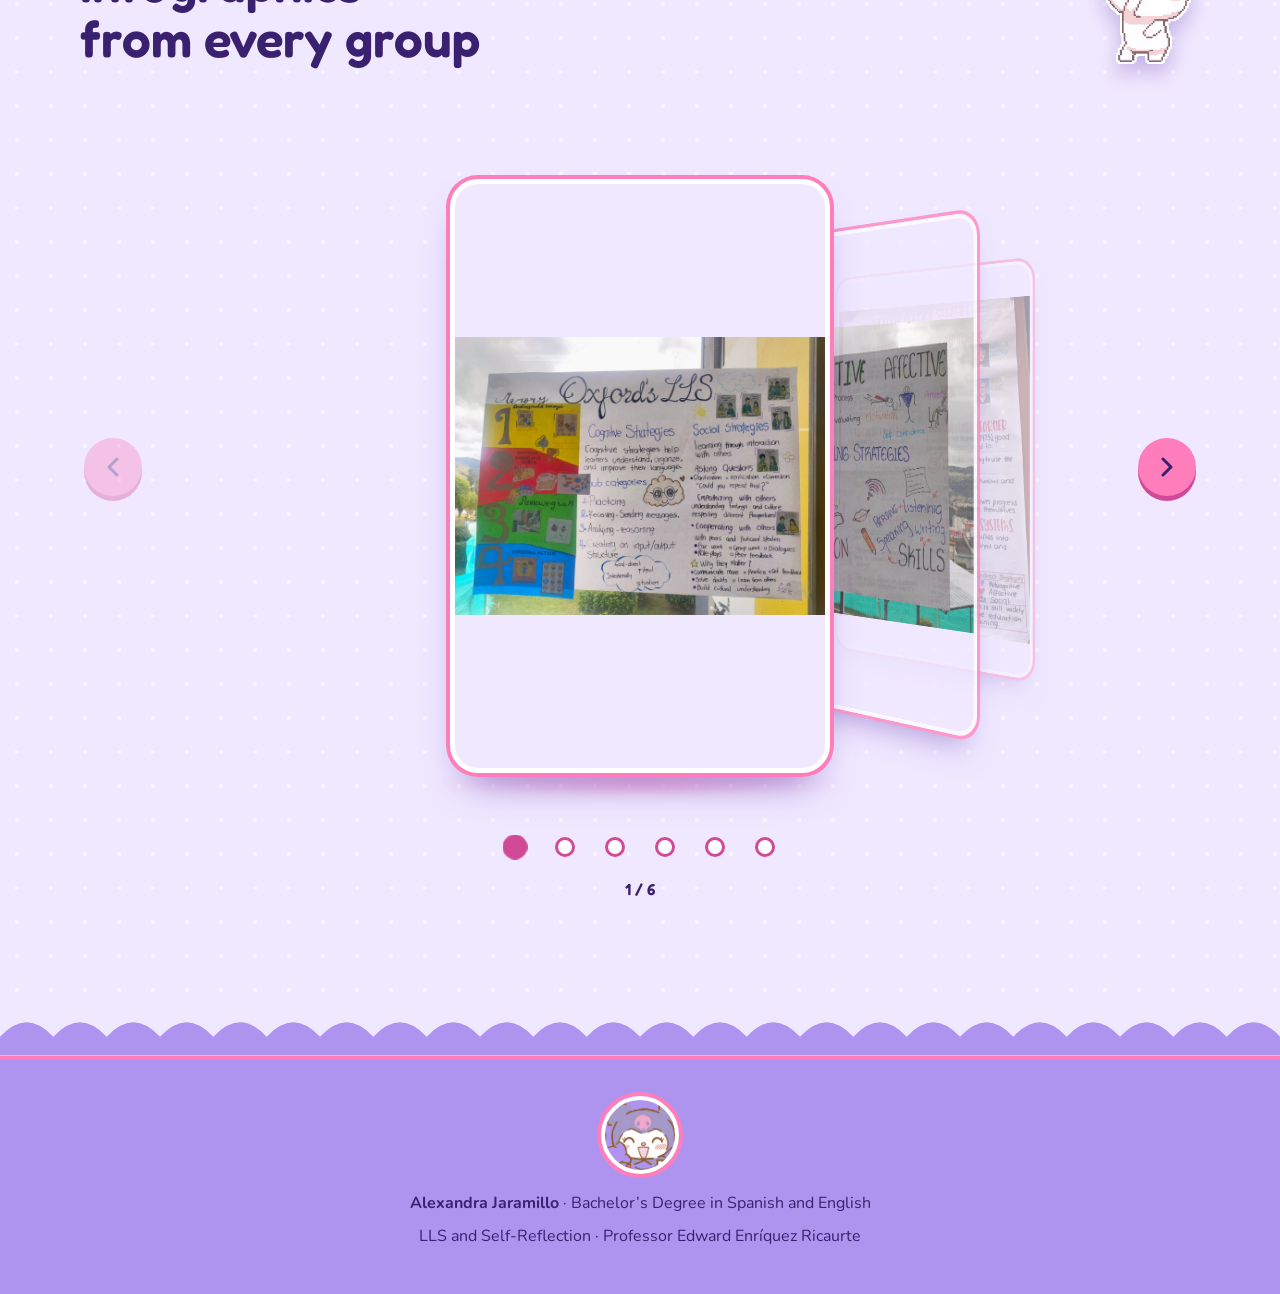
==== commit 07ca2de6: "Add fun lab: parallax, 3D tilt cards, magnetic buttons, bat sidekick, scroll-reactive ribbon, sticke" ====
--- a/jigsaw.html
+++ b/jigsaw.html
@@ -173,5 +173,6 @@
 </footer>
 
 <script src="script.js"></script>
+<script src="fun.js"></script>
 </body>
 </html>
--- a/styles.css
+++ b/styles.css
@@ -399,3 +399,18 @@
   .rv{opacity:1;translate:none;scale:none;rotate:none}
   .progress{display:none}
 }
+
+/* Fun lab */
+.btn{transition:transform .15s var(--ease),box-shadow .15s var(--ease),background .2s,translate .25s var(--ease)}
+.car-btn{transition:transform .15s var(--ease),box-shadow .15s var(--ease),opacity .2s,translate .25s var(--ease)}
+.badge{cursor:pointer}
+.hero::after,.page-hero::after{content:"";position:absolute;inset:0;pointer-events:none;z-index:0;background:radial-gradient(circle 240px at var(--sx,-300px) var(--sy,-300px),rgba(255,255,255,.6),rgba(255,255,255,0) 70%)}
+.tilt{position:relative;transition:transform .2s ease-out;will-change:transform}
+.tilt::after{content:"";position:absolute;inset:0;border-radius:inherit;pointer-events:none;background:radial-gradient(circle at var(--gx,50%) var(--gy,50%),rgba(255,255,255,.55),rgba(255,255,255,0) 55%);opacity:0;transition:opacity .25s}
+.tilt:hover::after{opacity:1}
+.sidekick{position:fixed;left:0;top:0;width:46px;height:26px;z-index:450;pointer-events:none;color:var(--ink);opacity:0;transition:opacity .3s;filter:drop-shadow(1.5px 0 0 #fff) drop-shadow(-1.5px 0 0 #fff) drop-shadow(0 1.5px 0 #fff) drop-shadow(0 -1.5px 0 #fff);will-change:transform}
+.sidekick use{transform-box:fill-box;transform-origin:50% 50%;animation:batflap .3s ease-in-out infinite alternate}
+@keyframes batflap{from{transform:scaleY(1)}to{transform:scaleY(.5)}}
+.rain{position:fixed;inset:0;pointer-events:none;z-index:600;overflow:hidden;transition:opacity .7s}
+.rain.out{opacity:0}
+.rain img{position:absolute;left:0;top:0;height:auto;filter:drop-shadow(0 6px 6px rgba(40,15,90,.35));will-change:transform}
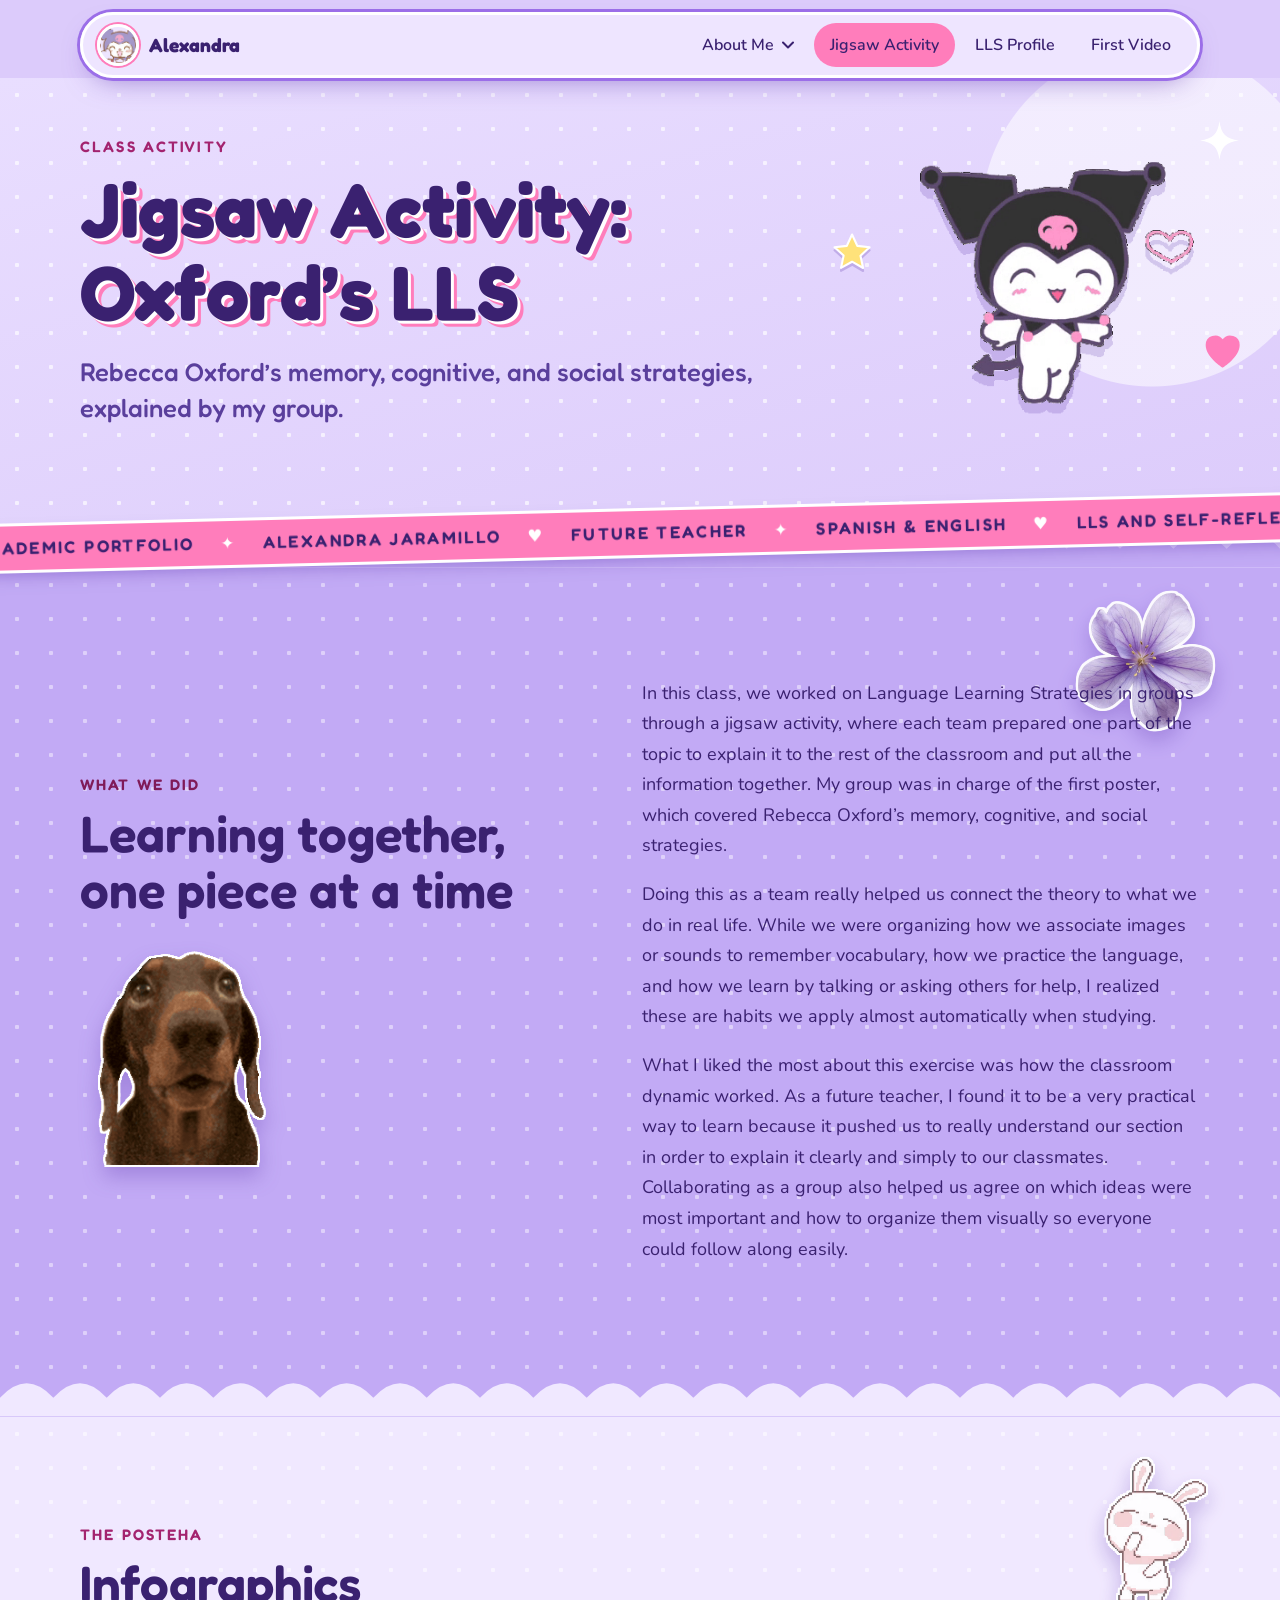
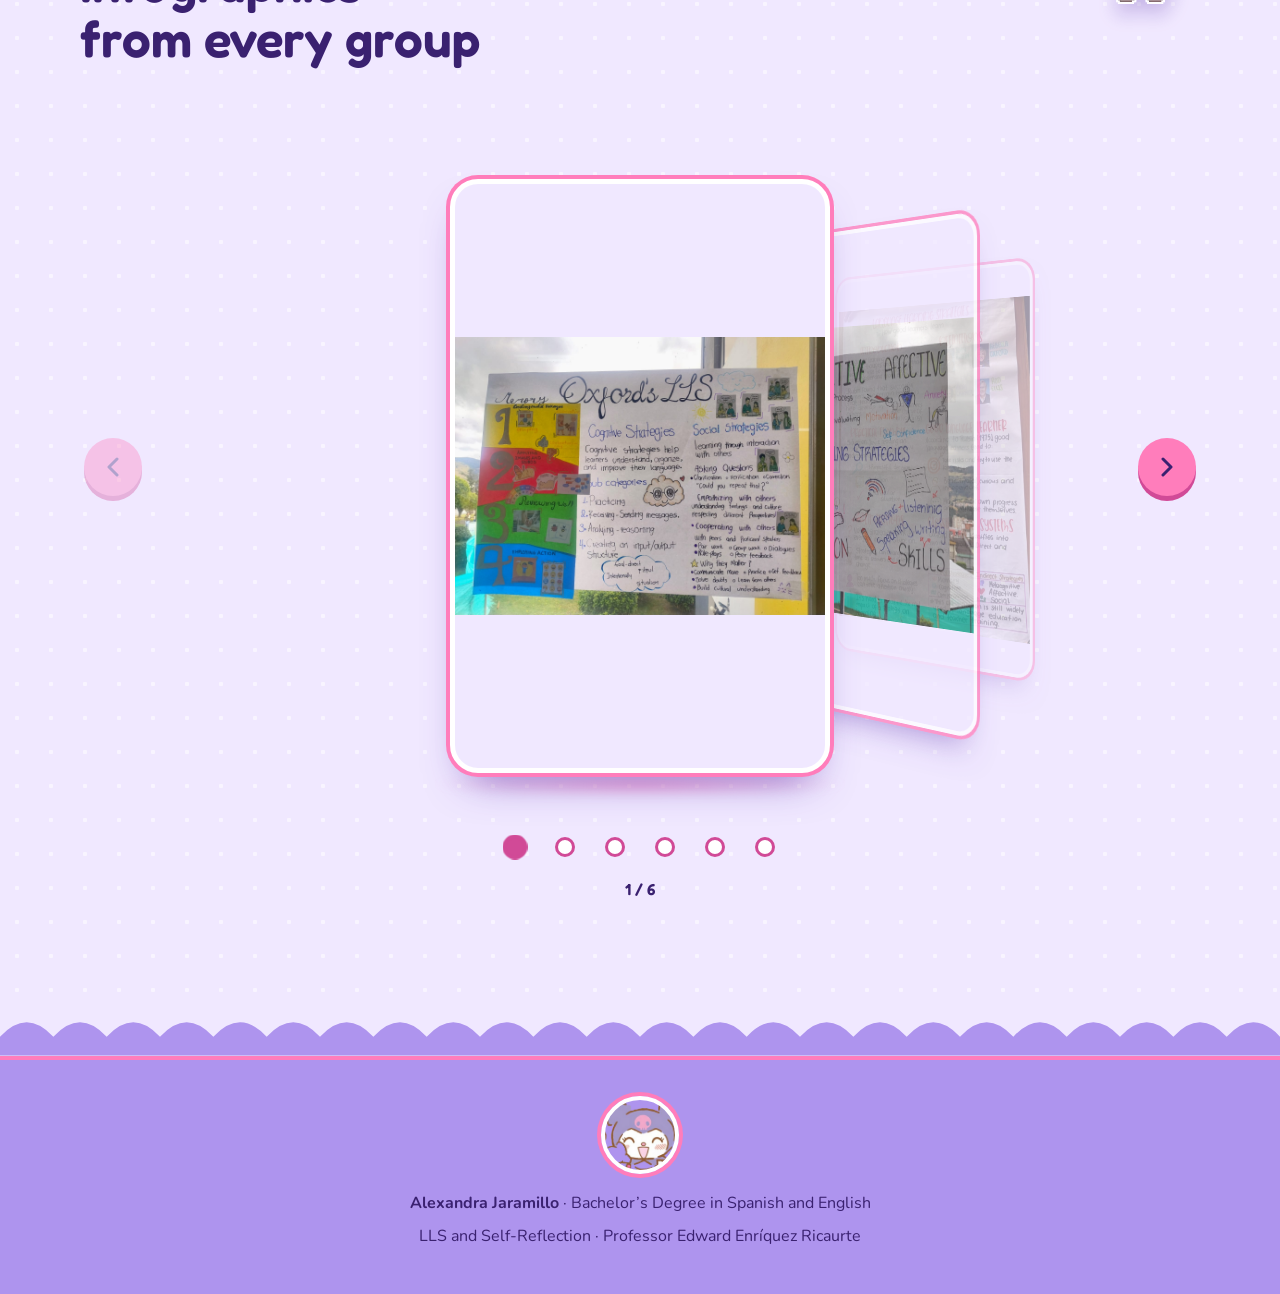
==== commit a5e2351d: "Add First Video page, cut-out stickers, bachata dancer and kitten GIF Co-Authored-By: Claude Sonnet " ====
--- a/jigsaw.html
+++ b/jigsaw.html
@@ -68,6 +68,7 @@
     </div>
     <a class="nav-link is-current" href="jigsaw.html" aria-current="page"><span class="nl-long">Jigsaw Activity</span><span class="nl-short">Jigsaw</span></a>
     <a class="nav-link" href="profile.html"><span class="nl-long">LLS Profile</span><span class="nl-short">Profile</span></a>
+    <a class="nav-link" href="video.html"><span class="nl-long">First Video</span><span class="nl-short">Video</span></a>
   </nav>
 </header>
 
@@ -95,6 +96,7 @@
 
   <!-- REFLECTION -->
   <section class="sec dark" style="--bg:var(--band)" id="reflection">
+    <img class="deco gd g-flower" src="images/flower.png" alt="" aria-hidden="true">
     <div class="wrap split">
       <div>
         <p class="eyebrow">What We Did</p>
--- a/styles.css
+++ b/styles.css
@@ -379,7 +379,10 @@
   .dance-jump{margin:0 0 -6px}
   .stats{gap:16px 12px}
   .stat{padding:26px 16px 18px}
-  .nav-link,.dd-btn{padding:0 12px;font-size:.95rem}
+  .nav{padding:6px 8px;gap:6px}
+  .nav nav{gap:0}
+  .brand-img{width:36px;height:36px}
+  .nav-link,.dd-btn{padding:0 7px;font-size:.88rem;white-space:nowrap}
   .dd{position:static}
   .dd-menu{right:0;left:0;top:calc(100% + 10px)}
   .btn{width:100%}
@@ -414,3 +417,44 @@
 .rain{position:fixed;inset:0;pointer-events:none;z-index:600;overflow:hidden;transition:opacity .7s}
 .rain.out{opacity:0}
 .rain img{position:absolute;left:0;top:0;height:auto;filter:drop-shadow(0 6px 6px rgba(40,15,90,.35));will-change:transform}
+
+/* New stickers and animations */
+.g-jiji{width:clamp(110px,11vw,150px);left:6%;bottom:-2px;translate:none;animation:none}
+.g-pusheen{width:clamp(110px,12vw,160px);right:5%;bottom:5%;animation:puff 3.4s ease-in-out infinite}
+@keyframes puff{0%,100%{transform:translateY(0) scale(1,1)}50%{transform:translateY(-6px) scale(1.04,.97)}}
+.g-flower{width:clamp(100px,11vw,150px);right:5%;top:6%;animation:spin 28s linear infinite}
+.g-stars{width:clamp(90px,9vw,130px);right:6%;top:5%;animation:starsway 3.6s ease-in-out infinite}
+@keyframes starsway{0%,100%{transform:rotate(-8deg) scale(1)}50%{transform:rotate(8deg) scale(1.1)}}
+.music{padding-bottom:clamp(170px,16vw,220px)}
+.g-dancer{width:clamp(110px,11vw,150px);left:5%;bottom:-4px;translate:none;transform-origin:50% 100%;animation:bachata 1.6s ease-in-out infinite}
+.g-dancer:hover{animation:bachata .8s ease-in-out infinite}
+@keyframes bachata{
+  0%{transform:translateX(-14px) rotate(-5deg) skewX(4deg) scale(1,1)}
+  12%{transform:translateX(-6px) translateY(-4px) rotate(-3deg) scale(1.03,.96)}
+  25%{transform:translateX(4px) rotate(2deg) skewX(-3deg) scale(.98,1.04)}
+  37%{transform:translateX(14px) rotate(5deg) skewX(-4deg) scale(1,1)}
+  50%{transform:translateX(14px) translateY(-6px) rotate(6deg) scale(1.04,.95)}
+  62%{transform:translateX(6px) rotate(3deg) skewX(3deg) scale(1,1)}
+  75%{transform:translateX(-4px) translateY(-4px) rotate(-2deg) scale(.98,1.04)}
+  87%{transform:translateX(-14px) rotate(-6deg) skewX(4deg) scale(1,1)}
+  100%{transform:translateX(-14px) rotate(-5deg) skewX(4deg) scale(1,1)}
+}
+.dancer-notes{position:absolute;left:5%;bottom:178px;width:150px;height:120px;pointer-events:none;z-index:1}
+.dancer-notes svg{position:absolute;bottom:0;left:30%;width:22px;height:22px;color:var(--hot);opacity:0;animation:noteUp 3.2s ease-out infinite}
+.dancer-notes svg:nth-child(2){left:58%;color:var(--purple);animation-delay:1.05s}
+.dancer-notes svg:nth-child(3){left:12%;color:var(--star);animation-delay:2.1s}
+@keyframes noteUp{0%{transform:translate(0,0) rotate(0) scale(.6);opacity:0}15%{opacity:1}100%{transform:translate(34px,-110px) rotate(25deg) scale(1.1);opacity:0}}
+
+/* First Video page */
+.sway{animation:flowerSway 4.2s ease-in-out infinite;transform-origin:50% 90%}
+@keyframes flowerSway{0%,100%{transform:rotate(-5deg) scale(1)}50%{transform:rotate(5deg) scale(1.05)}}
+.stars-hero{position:absolute;left:-20%;bottom:4%;width:48%;height:auto;animation:starsway 3.6s ease-in-out infinite}
+.video-stage{position:relative;max-width:900px;margin:0 auto}
+.video-frame{position:relative;aspect-ratio:16/9;border:6px solid #fff;border-radius:var(--r);overflow:hidden;box-shadow:0 0 0 5px var(--hot),0 24px 44px -16px rgba(40,15,90,.6);background:var(--ink);transform:rotate(-.8deg)}
+.video-frame iframe{position:absolute;inset:0;width:100%;height:100%;border:0}
+.g-kitten{left:-3%;bottom:-30px;width:clamp(100px,12vw,150px);z-index:3}
+.video-actions{display:flex;justify-content:center;margin-top:38px}
+.playlist-row{display:grid;grid-template-columns:auto 1fr;gap:clamp(20px,4vw,48px);align-items:center;max-width:900px;margin:clamp(44px,6vw,76px) auto 0}
+.beanie{width:clamp(130px,16vw,200px);height:auto;transform-origin:50% 90%;animation:beanie 3s ease-in-out infinite;filter:drop-shadow(2px 0 0 #fff) drop-shadow(-2px 0 0 #fff) drop-shadow(0 2px 0 #fff) drop-shadow(0 -2px 0 #fff) drop-shadow(0 10px 10px rgba(90,50,170,.3))}
+@keyframes beanie{0%,100%{transform:rotate(-4deg) translateY(0)}50%{transform:rotate(4deg) translateY(-8px)}}
+@media (max-width:900px){.playlist-row{grid-template-columns:1fr;justify-items:center}.beanie{width:150px}.g-kitten{left:0}}
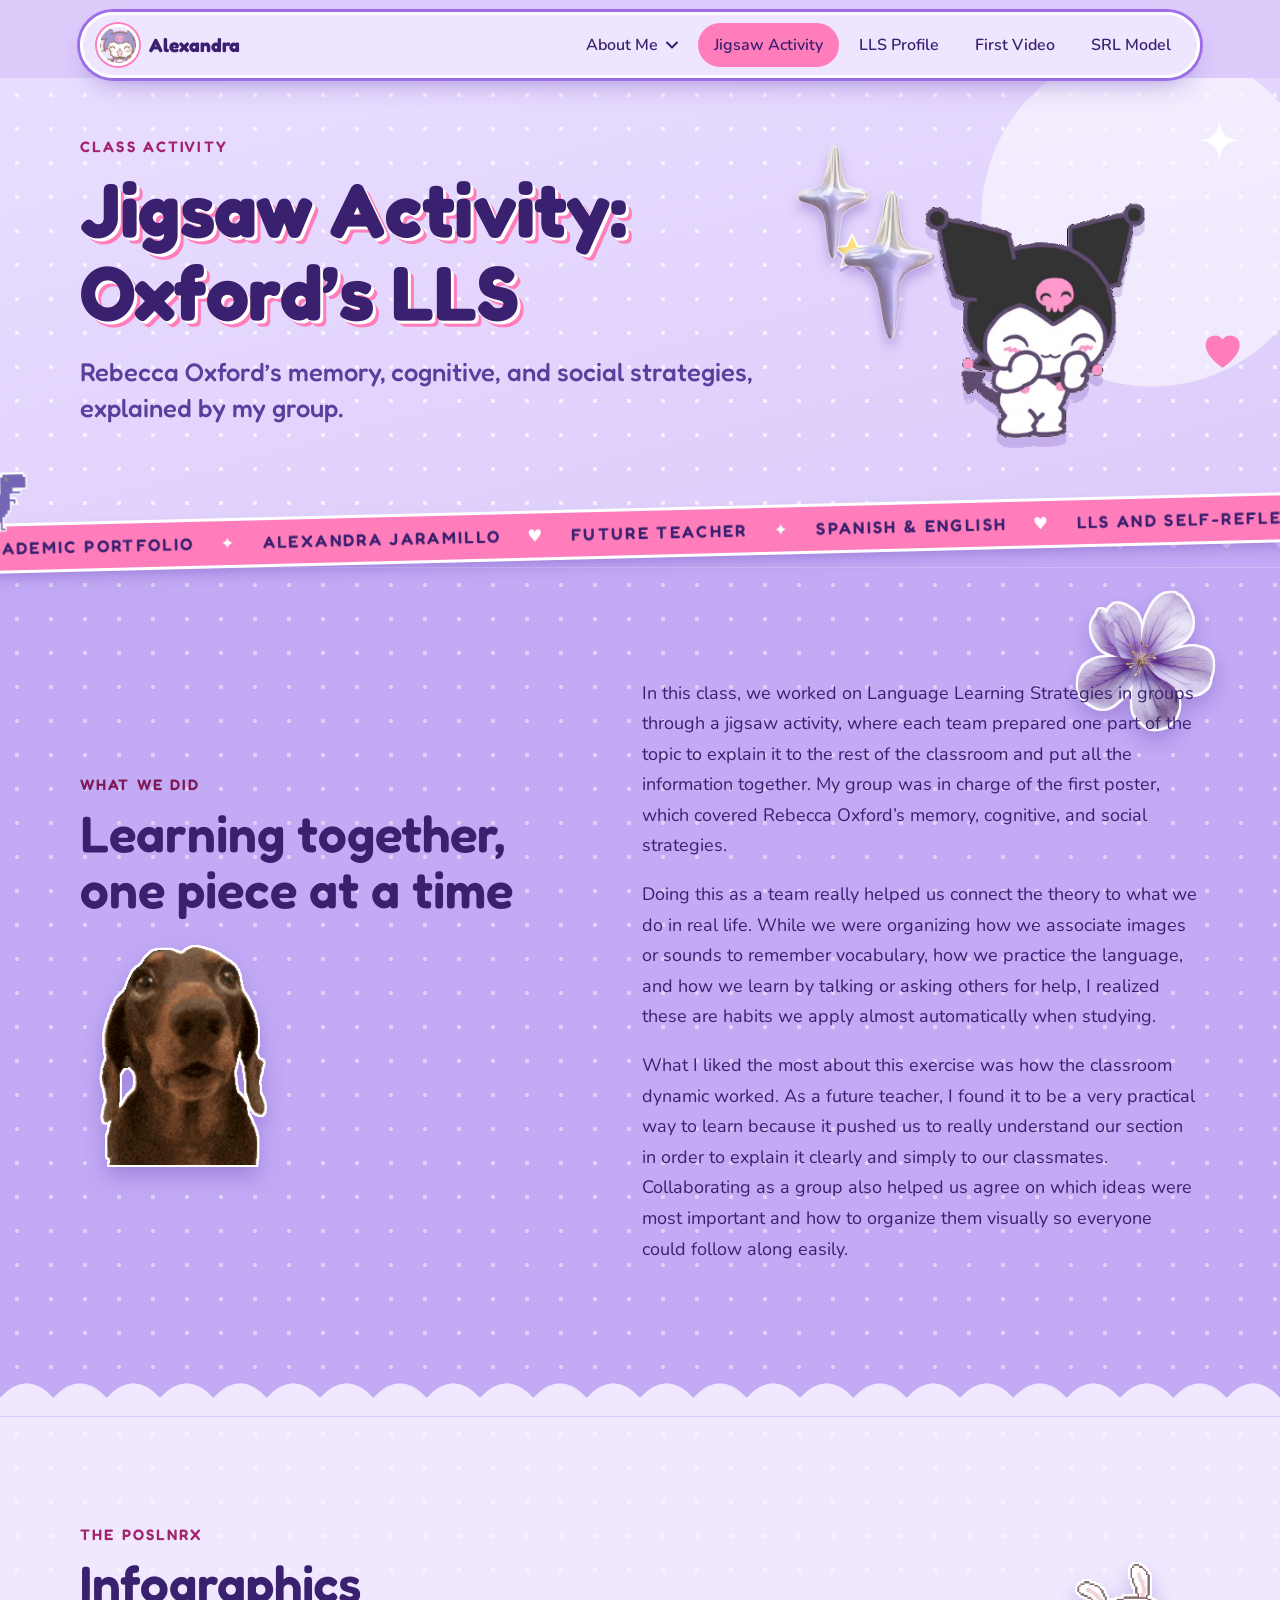
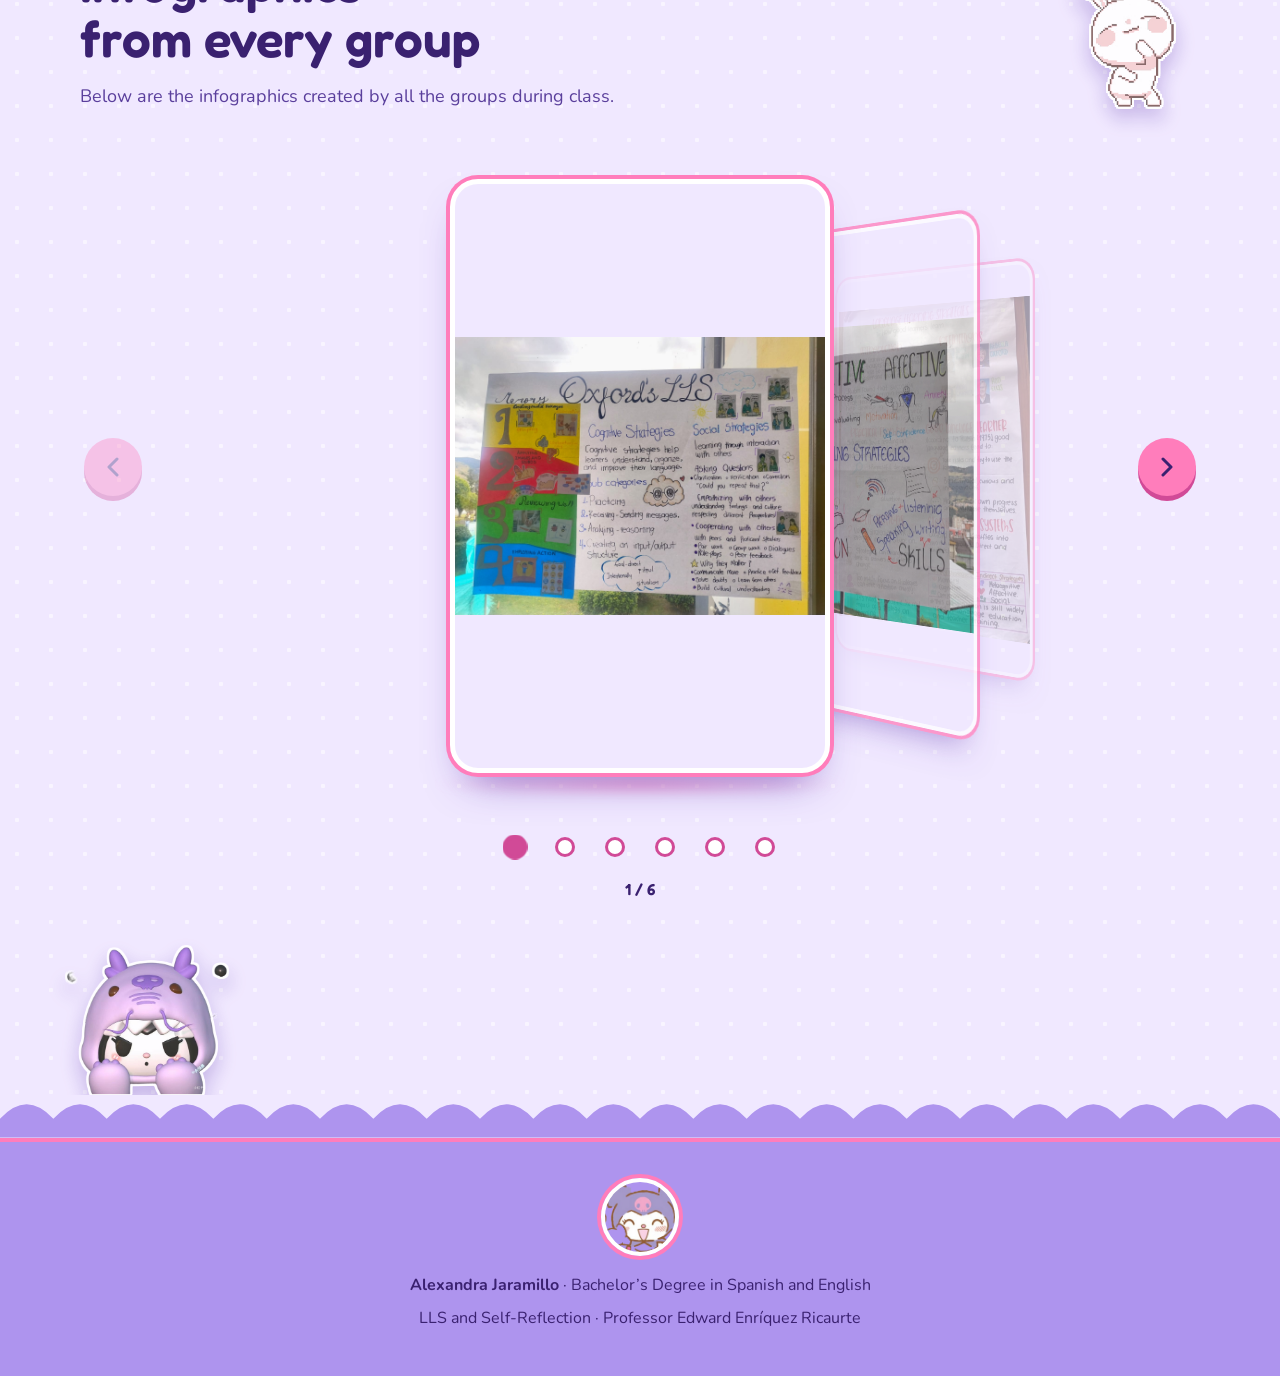
==== commit c945d2a8: "Add Zimmerman SRL page, 11 cut-out stickers, dino ribbon runner, extra-bold animations Co-Authored-B" ====
--- a/jigsaw.html
+++ b/jigsaw.html
@@ -69,6 +69,7 @@
     <a class="nav-link is-current" href="jigsaw.html" aria-current="page"><span class="nl-long">Jigsaw Activity</span><span class="nl-short">Jigsaw</span></a>
     <a class="nav-link" href="profile.html"><span class="nl-long">LLS Profile</span><span class="nl-short">Profile</span></a>
     <a class="nav-link" href="video.html"><span class="nl-long">First Video</span><span class="nl-short">Video</span></a>
+    <a class="nav-link" href="srl.html"><span class="nl-long">SRL Model</span><span class="nl-short">SRL</span></a>
   </nav>
 </header>
 
@@ -83,6 +84,7 @@
         <p class="hero-sub enter" style="--d:180ms">Rebecca Oxford’s memory, cognitive, and social strategies, explained by my group.</p>
       </div>
       <div class="page-art enter" style="--d:200ms">
+        <img class="sparkles3d" src="images/sparkles3d.png" alt="" aria-hidden="true">
         <img class="page-dance" src="images/kuromi-dance.gif" alt="" aria-hidden="true">
         <svg class="art spark s1" aria-hidden="true"><use href="#sparkle"/></svg>
         <svg class="art starf st1" aria-hidden="true"><use href="#star5"/></svg>
@@ -91,7 +93,7 @@
     </div>
   </section>
 
-  <div class="ribbon" aria-hidden="true"><div class="ribbon-track"><span>ACADEMIC PORTFOLIO</span><i>✦</i><span>ALEXANDRA JARAMILLO</span><i>♥</i><span>FUTURE TEACHER</span><i>✦</i><span>SPANISH &amp; ENGLISH</span><i>♥</i><span>LLS AND SELF-REFLECTION</span><i>✦</i><span>ACADEMIC PORTFOLIO</span><i>✦</i><span>ALEXANDRA JARAMILLO</span><i>♥</i><span>FUTURE TEACHER</span><i>✦</i><span>SPANISH &amp; ENGLISH</span><i>♥</i><span>LLS AND SELF-REFLECTION</span><i>✦</i></div></div>
+  <div class="ribbon" aria-hidden="true"><div class="ribbon-track"><span>ACADEMIC PORTFOLIO</span><i>✦</i><span>ALEXANDRA JARAMILLO</span><i>♥</i><span>FUTURE TEACHER</span><i>✦</i><span>SPANISH &amp; ENGLISH</span><i>♥</i><span>LLS AND SELF-REFLECTION</span><i>✦</i><span>ACADEMIC PORTFOLIO</span><i>✦</i><span>ALEXANDRA JARAMILLO</span><i>♥</i><span>FUTURE TEACHER</span><i>✦</i><span>SPANISH &amp; ENGLISH</span><i>♥</i><span>LLS AND SELF-REFLECTION</span><i>✦</i></div><span class="dino" aria-hidden="true"><img src="images/dino.png" alt=""></span></div>
   <div class="wave" style="--from:var(--l1);--to:var(--band)"><svg viewBox="0 0 1440 60" preserveAspectRatio="none"><path d="M0 60V34Q30 -6 60 34Q90 -6 120 34Q150 -6 180 34Q210 -6 240 34Q270 -6 300 34Q330 -6 360 34Q390 -6 420 34Q450 -6 480 34Q510 -6 540 34Q570 -6 600 34Q630 -6 660 34Q690 -6 720 34Q750 -6 780 34Q810 -6 840 34Q870 -6 900 34Q930 -6 960 34Q990 -6 1020 34Q1050 -6 1080 34Q1110 -6 1140 34Q1170 -6 1200 34Q1230 -6 1260 34Q1290 -6 1320 34Q1350 -6 1380 34Q1410 -6 1440 34L1440 60Z"/></svg></div>
 
   <!-- REFLECTION -->
@@ -115,6 +117,7 @@
 
   <!-- INFOGRAPHICS -->
   <section class="sec infographics" style="--bg:var(--l2)" id="infographics">
+    <img class="deco gd g-dragon" src="images/kuromi-dragon.png" alt="" aria-hidden="true">
     <img class="deco gd g-bunny2" src="images/bunny.gif" alt="" aria-hidden="true">
     <div class="wrap">
       <div class="gallery-head">
--- a/styles.css
+++ b/styles.css
@@ -381,8 +381,8 @@
   .stat{padding:26px 16px 18px}
   .nav{padding:6px 8px;gap:6px}
   .nav nav{gap:0}
-  .brand-img{width:36px;height:36px}
-  .nav-link,.dd-btn{padding:0 7px;font-size:.88rem;white-space:nowrap}
+  .brand-img{width:32px;height:32px}
+  .nav-link,.dd-btn{padding:0 5px;font-size:.82rem;white-space:nowrap}
   .dd{position:static}
   .dd-menu{right:0;left:0;top:calc(100% + 10px)}
   .btn{width:100%}
@@ -458,3 +458,97 @@
 .beanie{width:clamp(130px,16vw,200px);height:auto;transform-origin:50% 90%;animation:beanie 3s ease-in-out infinite;filter:drop-shadow(2px 0 0 #fff) drop-shadow(-2px 0 0 #fff) drop-shadow(0 2px 0 #fff) drop-shadow(0 -2px 0 #fff) drop-shadow(0 10px 10px rgba(90,50,170,.3))}
 @keyframes beanie{0%,100%{transform:rotate(-4deg) translateY(0)}50%{transform:rotate(4deg) translateY(-8px)}}
 @media (max-width:900px){.playlist-row{grid-template-columns:1fr;justify-items:center}.beanie{width:150px}.g-kitten{left:0}}
+
+/* ===== More stickers ===== */
+.g-heart-cat{width:clamp(100px,10vw,140px);right:4%;top:8%;animation:heartbeat 1.2s ease-in-out infinite}
+@keyframes heartbeat{0%,100%{transform:scale(1)}15%{transform:scale(1.2)}30%{transform:scale(1)}45%{transform:scale(1.14)}}
+.g-lily{width:clamp(110px,11vw,160px);left:4%;top:7%;transform-origin:50% 100%;animation:lilySway 4.4s ease-in-out infinite}
+@keyframes lilySway{0%,100%{transform:rotate(-14deg)}50%{transform:rotate(14deg)}}
+.g-dragon{width:clamp(130px,13vw,180px);left:5%;bottom:-2px;translate:none;animation:peek 3s ease-in-out infinite}
+@keyframes peek{0%,100%{transform:translateY(14px) rotate(-3deg)}50%{transform:translateY(-10px) rotate(3deg)}}
+.g-tulips{width:clamp(110px,11vw,150px);right:4%;top:8%;animation:gfloat 3.6s ease-in-out infinite}
+.g-umbrella{width:clamp(120px,12vw,165px);left:4%;bottom:-2px;translate:none;animation:peek 3.4s ease-in-out infinite}
+.g-bear{width:clamp(130px,13vw,180px);right:4%;bottom:-2px;translate:none;animation:peek 3.2s ease-in-out infinite}
+.infographics,#story,.srl-evidence{padding-bottom:clamp(160px,15vw,220px)}
+.sparkles3d{position:absolute;left:-26%;top:2%;width:46%;height:auto;animation:twinkle 2.6s ease-in-out infinite;filter:drop-shadow(0 8px 6px rgba(90,50,170,.3))}
+.page-art .sparkles3d{z-index:2}
+.wings-back{position:absolute;left:-20%;top:-30%;width:140%;height:auto;z-index:0;transform-origin:50% 90%;animation:wingFlap 1.2s ease-in-out infinite}
+@keyframes wingFlap{0%,100%{transform:scaleY(1) translateY(0)}50%{transform:scaleY(.6) translateY(16px)}}
+.page-art .page-dance{position:relative;z-index:1}
+.garland{position:absolute;right:2%;top:46px;width:clamp(110px,13vw,170px);height:auto;z-index:0;transform-origin:50% 0;animation:swing 3.2s ease-in-out infinite;pointer-events:none}
+@keyframes swing{0%,100%{transform:rotate(-12deg)}50%{transform:rotate(12deg)}}
+
+/* Dino that runs along the ribbon */
+.ribbon{overflow-x:clip;overflow-y:visible}
+.dino{position:absolute;left:0;bottom:calc(100% - 5px);width:54px;pointer-events:none;z-index:7;animation:dinoRun 15s linear infinite}
+.dino img{width:100%;height:auto;animation:dinoHop 2.1s ease-in-out infinite;filter:brightness(.55) saturate(2.4) drop-shadow(1.5px 0 0 #fff) drop-shadow(-1.5px 0 0 #fff) drop-shadow(0 1.5px 0 #fff) drop-shadow(0 -1.5px 0 #fff)}
+@keyframes dinoRun{from{transform:translateX(-90px)}to{transform:translateX(calc(100vw + 40px))}}
+@keyframes dinoHop{0%,58%,100%{transform:translateY(0)}66%{transform:translateY(-58px) rotate(-8deg)}78%{transform:translateY(0)}83%{transform:translateY(-5px)}88%{transform:translateY(0)}}
+
+/* ===== SRL page ===== */
+.phases{list-style:none;margin:30px 0 0;padding:0;display:grid;grid-template-columns:repeat(5,1fr);gap:26px 18px}
+.phase{position:relative;background:var(--l2);border:3px solid #fff;border-radius:var(--r);padding:36px 16px 20px;box-shadow:0 0 0 4px var(--hot),0 14px 28px -14px rgba(40,15,90,.5);color:var(--ink);text-align:center;transition:transform .25s var(--ease)}
+.phase-n{position:absolute;top:-22px;left:50%;translate:-50% 0;width:46px;height:46px;border-radius:50%;background:var(--hot);color:var(--ink);font:700 1.3rem/40px var(--font-head);border:3px solid #fff;box-shadow:0 4px 0 var(--hot-deep);animation:numPop 2.4s ease-in-out infinite}
+.phase:nth-child(2) .phase-n{animation-delay:.3s}
+.phase:nth-child(3) .phase-n{animation-delay:.6s}
+.phase:nth-child(4) .phase-n{animation-delay:.9s}
+.phase:nth-child(5) .phase-n{animation-delay:1.2s}
+@keyframes numPop{0%,100%{transform:scale(1) rotate(0)}12%{transform:scale(1.3) rotate(-14deg)}24%{transform:scale(1) rotate(0)}}
+.phase h3{font-size:1.15rem;margin:4px 0 8px}
+.phase p{margin:0;font-size:.97rem;color:var(--ink-soft);line-height:1.5}
+@media (hover:hover) and (pointer:fine){.phase:hover{transform:translateY(-8px) rotate(-2deg)}}
+.srl-grid{display:grid;grid-template-columns:.8fr 1.2fr;gap:clamp(26px,4vw,56px);align-items:center;max-width:1000px;margin:0 auto}
+.shot-cards{max-width:360px;margin:0 auto;transform:rotate(-2deg)}
+.song-card h3{margin:0 0 16px}
+.song-frame{margin:0 0 24px;transform:rotate(.8deg)}
+.song-card .btn{margin-top:4px}
+@media (max-width:900px){
+  .phases{grid-template-columns:repeat(2,1fr)}
+  .phase:last-child{grid-column:1/-1}
+  .srl-grid{grid-template-columns:1fr}
+  .garland{opacity:.6;width:90px;top:70px}
+}
+
+/* ===== EXTRA BOLD: everything bigger, bouncier and faster ===== */
+@keyframes hello{0%,100%{transform:translateX(-30px) rotate(-14deg)}50%{transform:translateX(30px) translateY(-20px) rotate(14deg)}}
+@keyframes bob{50%{transform:translateY(-24px) rotate(3deg)}}
+@keyframes twinkle{50%{transform:scale(.3) rotate(70deg);opacity:.5}}
+@keyframes flap{50%{transform:translateY(-20px) scaleY(.55)}}
+@keyframes wiggle2{0%,100%{transform:rotate(14deg) translateY(0)}50%{transform:rotate(-4deg) translateY(-18px)}}
+@keyframes wiggle{0%,100%{transform:rotate(-14deg) translateY(0)}50%{transform:rotate(4deg) translateY(-18px)}}
+@keyframes float{50%{transform:translateY(-16px)}}
+@keyframes gfloat{50%{transform:translateY(-20px) rotate(2deg)}}
+@keyframes hop{0%{transform:translateY(0)}35%{transform:translateY(-52px) rotate(-12deg) scale(1.15)}100%{transform:none}}
+@keyframes jump{0%,100%{transform:translateY(0) scale(1.12,.82)}18%{transform:translateY(0) scale(.92,1.12)}48%{transform:translateY(-86px) scale(.98,1.04)}78%{transform:translateY(0) scale(1.08,.9)}}
+@keyframes puff{0%,100%{transform:translateY(0) scale(1,1)}50%{transform:translateY(-16px) scale(1.12,.92)}}
+@keyframes starsway{0%,100%{transform:rotate(-18deg) scale(1)}50%{transform:rotate(18deg) scale(1.2)}}
+@keyframes flowerSway{0%,100%{transform:rotate(-12deg) scale(1)}50%{transform:rotate(12deg) scale(1.12)}}
+@keyframes beanie{0%,100%{transform:rotate(-9deg) translateY(0)}50%{transform:rotate(9deg) translateY(-20px)}}
+@keyframes noteUp{0%{transform:translate(0,0) rotate(0) scale(.6);opacity:0}15%{opacity:1}100%{transform:translate(60px,-190px) rotate(40deg) scale(1.5);opacity:0}}
+@keyframes chIn{from{opacity:0;transform:translateY(100px) rotate(-30deg) scale(.25)}to{opacity:1;transform:none}}
+@keyframes chHop{40%{transform:translateY(-36px) rotate(10deg) scale(1.3)}}
+@keyframes bachata{
+  0%{transform:translateX(-30px) rotate(-10deg) skewX(8deg) scale(1,1)}
+  12%{transform:translateX(-12px) translateY(-10px) rotate(-6deg) scale(1.08,.9)}
+  25%{transform:translateX(8px) rotate(4deg) skewX(-6deg) scale(.94,1.1)}
+  37%{transform:translateX(30px) rotate(10deg) skewX(-8deg) scale(1,1)}
+  50%{transform:translateX(30px) translateY(-14px) rotate(12deg) scale(1.1,.88)}
+  62%{transform:translateX(12px) rotate(6deg) skewX(6deg) scale(1,1)}
+  75%{transform:translateX(-8px) translateY(-10px) rotate(-4deg) scale(.94,1.1)}
+  87%{transform:translateX(-30px) rotate(-12deg) skewX(8deg) scale(1,1)}
+  100%{transform:translateX(-30px) rotate(-10deg) skewX(8deg) scale(1,1)}
+}
+.rv{transition:opacity 1s ease,translate 1.1s cubic-bezier(.2,1.25,.3,1),scale 1s cubic-bezier(.3,1.9,.5,1),rotate 1s cubic-bezier(.3,1.9,.5,1);transition-delay:var(--rd,0ms)}
+.rv-left{translate:-260px 0}
+.rv-right{translate:260px 0}
+.rv-up{translate:0 160px}
+.rv-zoom{scale:.35}
+.rv-pop{scale:.2;rotate:-30deg}
+.rv-drop{translate:0 -170px;scale:.8}
+.ribbon-track{animation-duration:20s}
+.badge{animation-duration:9s}
+.sidekick{width:66px;height:38px}
+.dance-jump{width:clamp(150px,15vw,200px)}
+.btn:hover{transform:translateY(-4px) scale(1.04)}
+.btn:active{transform:translateY(5px) scale(.95)}
+.wings-back{filter:drop-shadow(2px 0 0 #9B6EE8) drop-shadow(-2px 0 0 #9B6EE8) drop-shadow(0 2px 0 #9B6EE8) drop-shadow(0 -2px 0 #9B6EE8) drop-shadow(0 10px 8px rgba(90,50,170,.25))}
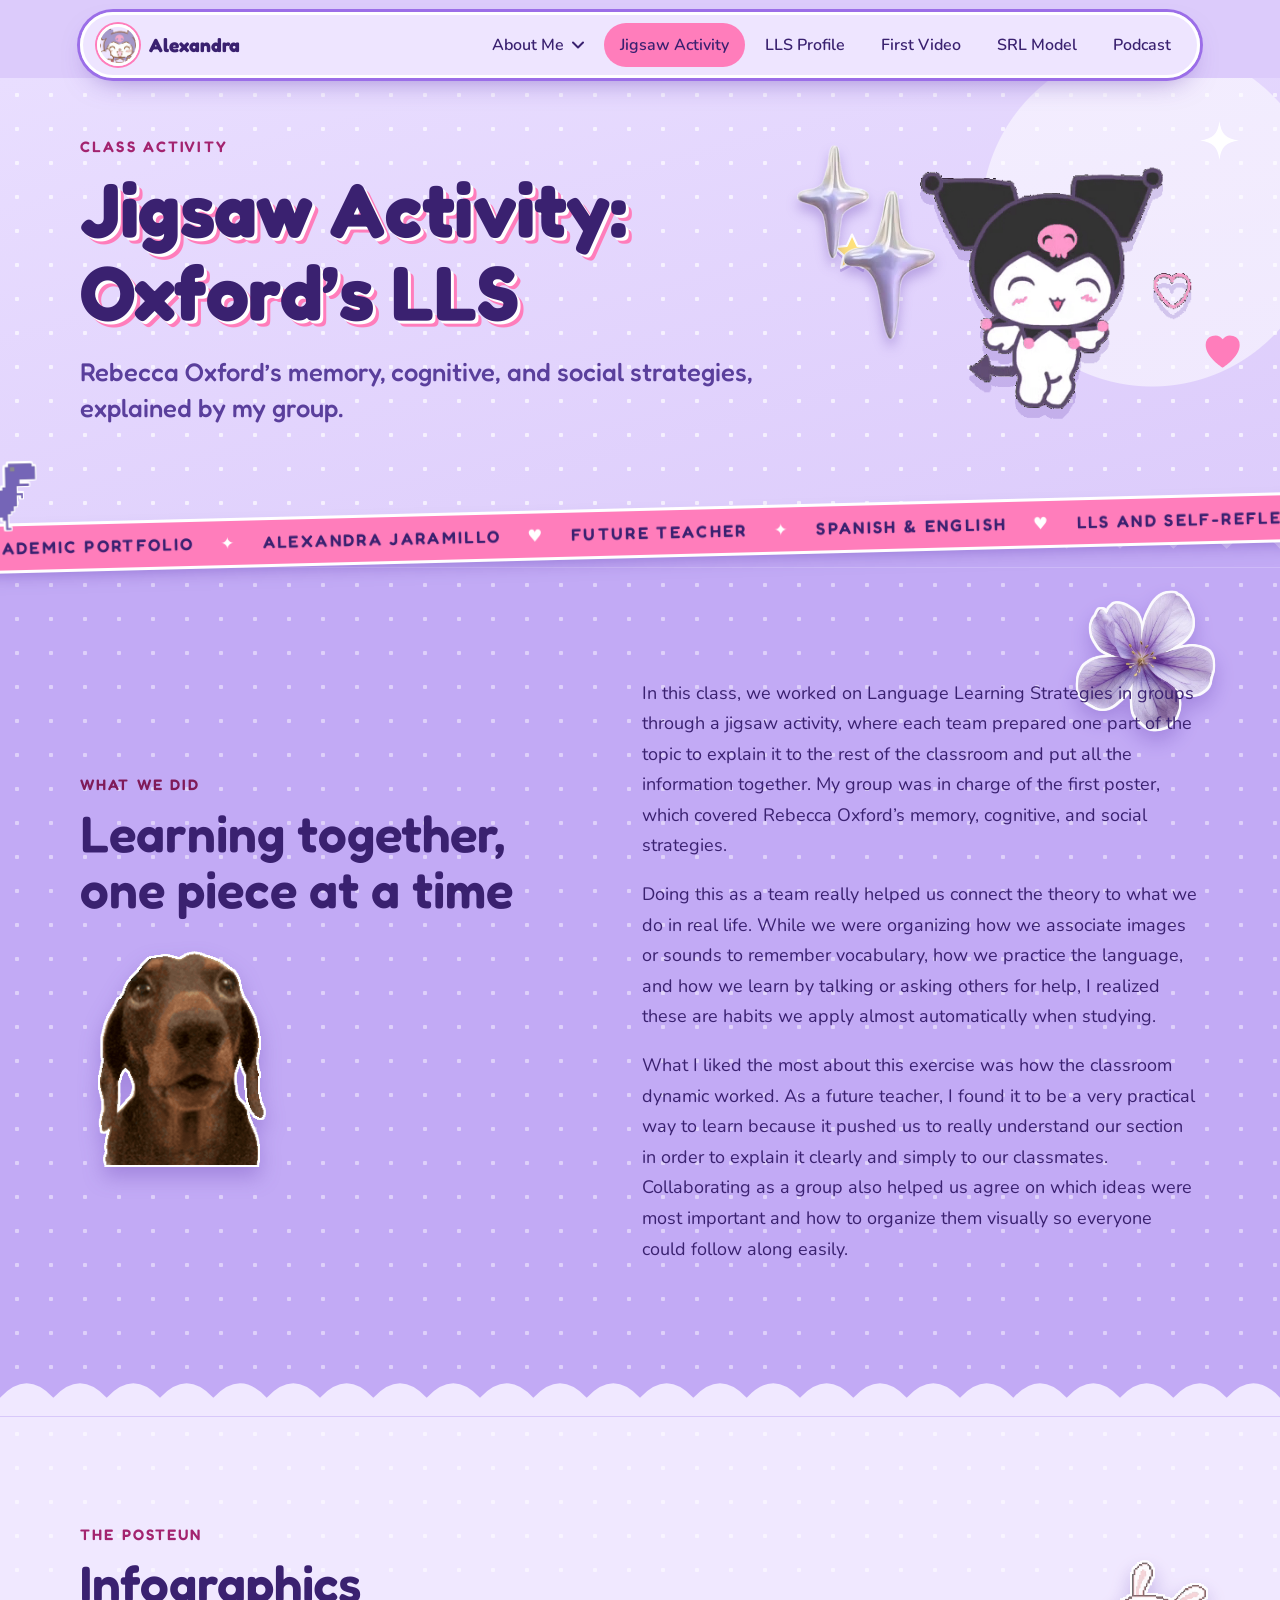
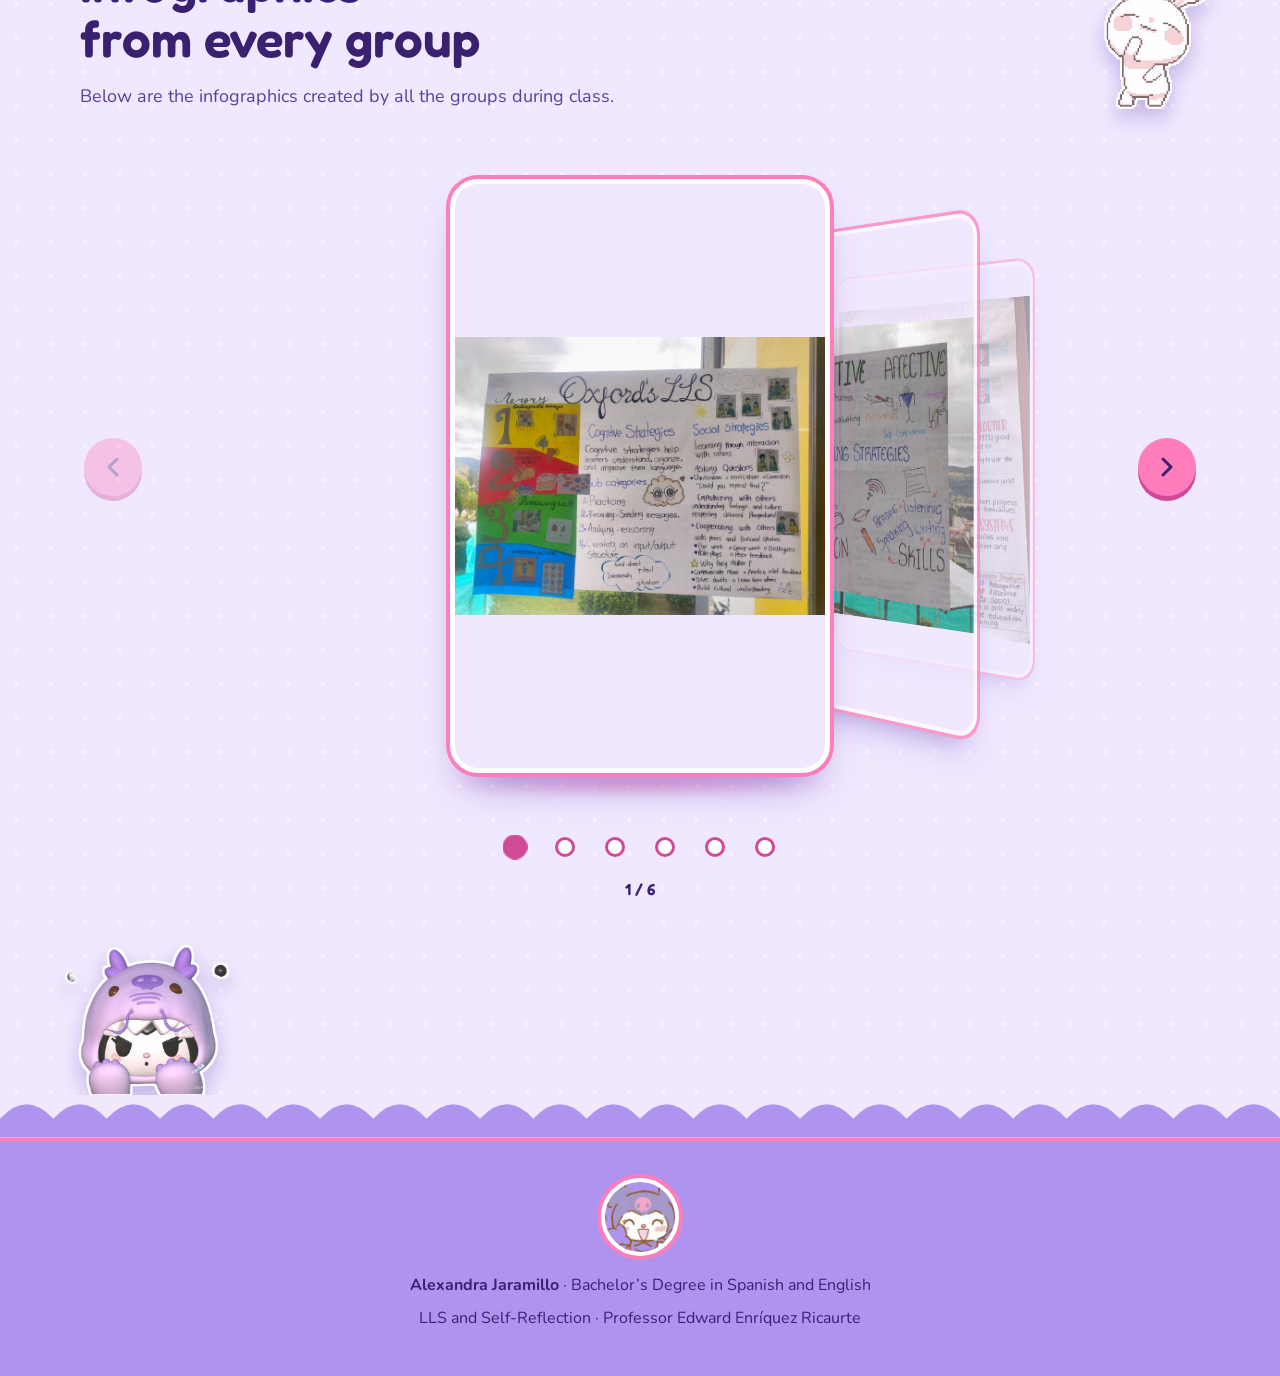
==== commit 1d1e2698: "Add Podcast page, 16 cut-out assets, hamburger menu and another notch of animation Co-Authored-By: C" ====
--- a/jigsaw.html
+++ b/jigsaw.html
@@ -54,7 +54,8 @@
     <span class="brand-img" aria-hidden="true"></span>
     <span>Alexandra</span>
   </a>
-  <nav aria-label="Main">
+  <button class="nav-burger" type="button" aria-expanded="false" aria-controls="main-nav" aria-label="Open menu"><span></span><span></span><span></span></button>
+  <nav id="main-nav" aria-label="Main">
     <div class="dd">
       <button class="dd-btn" type="button" aria-expanded="false" aria-controls="dd-about">About Me
         <svg viewBox="0 0 12 8" aria-hidden="true"><path d="M1 1.500 6 6.500l5-5" fill="none" stroke="currentColor" stroke-width="2" stroke-linecap="round" stroke-linejoin="round"/></svg>
@@ -70,6 +71,7 @@
     <a class="nav-link" href="profile.html"><span class="nl-long">LLS Profile</span><span class="nl-short">Profile</span></a>
     <a class="nav-link" href="video.html"><span class="nl-long">First Video</span><span class="nl-short">Video</span></a>
     <a class="nav-link" href="srl.html"><span class="nl-long">SRL Model</span><span class="nl-short">SRL</span></a>
+    <a class="nav-link" href="podcast.html"><span class="nl-long">Podcast</span><span class="nl-short">Podcast</span></a>
   </nav>
 </header>
 
--- a/styles.css
+++ b/styles.css
@@ -407,9 +407,9 @@
 .btn{transition:transform .15s var(--ease),box-shadow .15s var(--ease),background .2s,translate .25s var(--ease)}
 .car-btn{transition:transform .15s var(--ease),box-shadow .15s var(--ease),opacity .2s,translate .25s var(--ease)}
 .badge{cursor:pointer}
-.hero::after,.page-hero::after{content:"";position:absolute;inset:0;pointer-events:none;z-index:0;background:radial-gradient(circle 240px at var(--sx,-300px) var(--sy,-300px),rgba(255,255,255,.6),rgba(255,255,255,0) 70%)}
+.hero::after,.page-hero::after{content:"";position:absolute;inset:0;pointer-events:none;z-index:0;background:radial-gradient(circle 200px at var(--sx,-300px) var(--sy,-300px),rgba(255,255,255,.3),rgba(255,255,255,0) 70%)}
 .tilt{position:relative;transition:transform .2s ease-out;will-change:transform}
-.tilt::after{content:"";position:absolute;inset:0;border-radius:inherit;pointer-events:none;background:radial-gradient(circle at var(--gx,50%) var(--gy,50%),rgba(255,255,255,.55),rgba(255,255,255,0) 55%);opacity:0;transition:opacity .25s}
+.tilt::after{content:"";position:absolute;inset:0;border-radius:inherit;pointer-events:none;background:radial-gradient(circle at var(--gx,50%) var(--gy,50%),rgba(255,255,255,.27),rgba(255,255,255,0) 55%);opacity:0;transition:opacity .25s}
 .tilt:hover::after{opacity:1}
 .sidekick{position:fixed;left:0;top:0;width:46px;height:26px;z-index:450;pointer-events:none;color:var(--ink);opacity:0;transition:opacity .3s;filter:drop-shadow(1.5px 0 0 #fff) drop-shadow(-1.5px 0 0 #fff) drop-shadow(0 1.5px 0 #fff) drop-shadow(0 -1.5px 0 #fff);will-change:transform}
 .sidekick use{transform-box:fill-box;transform-origin:50% 50%;animation:batflap .3s ease-in-out infinite alternate}
@@ -552,3 +552,93 @@
 .btn:hover{transform:translateY(-4px) scale(1.04)}
 .btn:active{transform:translateY(5px) scale(.95)}
 .wings-back{filter:drop-shadow(2px 0 0 #9B6EE8) drop-shadow(-2px 0 0 #9B6EE8) drop-shadow(0 2px 0 #9B6EE8) drop-shadow(0 -2px 0 #9B6EE8) drop-shadow(0 10px 8px rgba(90,50,170,.25))}
+
+/* ===== SRL: Plan / Monitor / Adjust orbit ===== */
+.orbit{--r:134px;position:relative;width:340px;max-width:100%;aspect-ratio:1;margin:30px 0 0 6px}
+.orbit::before{content:"";position:absolute;inset:6%;border:3px dashed rgba(255,255,255,.9);border-radius:50%;animation:spin 28s linear infinite reverse}
+.orbit::after{content:"";position:absolute;inset:22%;border-radius:50%;background:radial-gradient(circle,rgba(255,255,255,.55),rgba(255,255,255,0) 70%);animation:orbitGlow 3s ease-in-out infinite}
+@keyframes orbitGlow{0%,100%{transform:scale(.9);opacity:.7}50%{transform:scale(1.15);opacity:1}}
+.orbit-ring{position:absolute;inset:0;animation:spin 14s linear infinite}
+.orbit-chip{position:absolute;left:50%;top:50%;width:104px;height:42px;margin:-21px 0 0 -52px;transform:rotate(var(--a)) translateY(calc(var(--r) * -1)) rotate(calc(var(--a) * -1))}
+.orbit-chip span{display:grid;place-items:center;width:100%;height:100%;border-radius:999px;border:3px solid #fff;font:600 1.02rem var(--font-head);color:var(--ink);box-shadow:0 5px 0 rgba(58,33,112,.35);animation:spin 14s linear infinite reverse}
+.c-plan{background:var(--hot)}
+.c-monitor{background:#fff}
+.c-adjust{background:var(--star)}
+.orbit-center{position:absolute;left:50%;top:50%;width:44%;height:auto;translate:-50% -50%;z-index:2;animation:orbitBob 2.8s ease-in-out infinite;filter:drop-shadow(2px 0 0 #fff) drop-shadow(-2px 0 0 #fff) drop-shadow(0 2px 0 #fff) drop-shadow(0 -2px 0 #fff) drop-shadow(0 12px 10px rgba(40,15,90,.35))}
+@keyframes orbitBob{0%,100%{transform:translateY(0) rotate(-6deg) scale(1)}50%{transform:translateY(-16px) rotate(6deg) scale(1.06)}}
+.orbit-spark{position:absolute;right:-4%;top:-2%;width:22%;height:auto;animation:twinkle 2.4s ease-in-out infinite;z-index:3;filter:drop-shadow(0 6px 6px rgba(40,15,90,.3))}
+.orbit-heart{position:absolute;width:30px;height:30px;color:var(--hot);animation:heartbeat 1.3s ease-in-out infinite}
+.orbit-heart.oh1{left:2%;top:14%}
+.orbit-heart.oh2{right:8%;bottom:8%;color:var(--star);animation-delay:.5s}
+@media (max-width:620px){.orbit{--r:112px;width:290px;margin-inline:auto}.orbit-chip{width:92px;margin-left:-46px}.orbit-chip span{font-size:.92rem}}
+
+
+/* ===== Podcast page ===== */
+.eq{display:inline-flex;align-items:flex-end;gap:5px;height:46px;margin-top:22px}
+.eq i{display:block;width:10px;height:100%;border-radius:6px;background:linear-gradient(var(--hot),var(--purple));transform-origin:50% 100%;animation:eqBounce .7s ease-in-out infinite alternate}
+.eq i:nth-child(2n){animation-duration:.5s;animation-delay:-.2s}
+.eq i:nth-child(3n){animation-duration:.9s;animation-delay:-.45s}
+.eq i:nth-child(4n){animation-duration:.6s;animation-delay:-.1s}
+.eq i:nth-child(5){animation-duration:.45s}
+@keyframes eqBounce{from{transform:scaleY(.15)}to{transform:scaleY(1)}}
+.dark .eq i{background:linear-gradient(#fff,var(--hot))}
+.starpatch{position:absolute;right:-12%;top:-10%;width:36%;height:auto;z-index:2;animation:spin 10s linear infinite;filter:drop-shadow(0 8px 6px rgba(90,50,170,.3))}
+.penguin-hero{position:absolute;left:-22%;bottom:-10%;width:46%;height:auto;z-index:3;filter:drop-shadow(2px 0 0 #fff) drop-shadow(-2px 0 0 #fff) drop-shadow(0 2px 0 #fff) drop-shadow(0 -2px 0 #fff);animation:gfloat 2.6s ease-in-out infinite}
+.g-catblack{width:clamp(120px,12vw,170px);right:5%;bottom:6%;animation:puff 2.8s ease-in-out infinite}
+.g-bearw{width:clamp(100px,10vw,140px);right:7%;top:6%;animation:gfloat 3s ease-in-out infinite}
+.g-glass{width:clamp(90px,10vw,130px);right:5%;top:6%;animation:heartbeat 1.3s ease-in-out infinite}
+.g-sad{left:-3%;bottom:-30px;width:clamp(100px,12vw,150px);z-index:3;animation:gfloat 3.6s ease-in-out infinite}
+.mascot{width:clamp(130px,16vw,200px);height:auto;filter:drop-shadow(2px 0 0 #fff) drop-shadow(-2px 0 0 #fff) drop-shadow(0 2px 0 #fff) drop-shadow(0 -2px 0 #fff) drop-shadow(0 10px 10px rgba(90,50,170,.3));animation:gfloat 2.8s ease-in-out infinite}
+.podcast-listen{padding-bottom:clamp(120px,12vw,170px)}
+@media (max-width:900px){.mascot{width:150px}}
+
+/* ===== Menu button (phones and tablets) ===== */
+.nav-burger{display:none;flex:none;width:46px;height:46px;margin-left:auto;border:0;border-radius:50%;background:var(--hot);cursor:pointer;padding:0;position:relative;box-shadow:0 4px 0 var(--hot-deep);transition:transform .15s var(--ease),box-shadow .15s var(--ease)}
+.nav-burger:active{transform:translateY(3px);box-shadow:0 1px 0 var(--hot-deep)}
+.nav-burger span{position:absolute;left:12px;right:12px;height:3px;border-radius:3px;background:var(--ink);transition:transform .3s var(--ease),opacity .2s,top .3s var(--ease)}
+.nav-burger span:nth-child(1){top:15px}
+.nav-burger span:nth-child(2){top:22px}
+.nav-burger span:nth-child(3){top:29px}
+.nav.open .nav-burger span:nth-child(1){top:22px;transform:rotate(45deg)}
+.nav.open .nav-burger span:nth-child(2){opacity:0}
+.nav.open .nav-burger span:nth-child(3){top:22px;transform:rotate(-45deg)}
+@media (max-width:1000px){
+  .nav{flex-wrap:wrap;align-items:center;gap:8px;padding:8px 10px 8px 14px}
+  .nav-burger{display:block}
+  .nav nav{display:none;order:3;flex-basis:100%;flex-direction:column;align-items:stretch;gap:2px;padding:8px 2px 6px;max-height:72vh;overflow-y:auto}
+  .nav.open{border-radius:30px}
+  .nav.open nav{display:flex}
+  .nav-link,.dd-btn{justify-content:flex-start;min-height:46px;padding:0 16px;font-size:1.02rem;white-space:normal}
+  .nl-long{display:inline}
+  .nl-short{display:none}
+  .dd{position:static}
+  .dd-btn{pointer-events:none;min-height:34px;color:var(--eyebrow);font:700 .88rem var(--font-head);letter-spacing:.12em;text-transform:uppercase}
+  .dd-btn svg{display:none}
+  .dd-menu{position:static;opacity:1;visibility:visible;transform:none;min-width:0;border:0;box-shadow:none;background:transparent;padding:0 0 6px 10px}
+  .dd-menu::before{display:none}
+  .dd-menu a{padding:10px 14px}
+}
+
+/* ===== ULTRA: one more notch of everything ===== */
+@keyframes hello{0%,100%{transform:translateX(-38px) rotate(-17deg)}50%{transform:translateX(38px) translateY(-26px) rotate(17deg)}}
+@keyframes jump{0%,100%{transform:translateY(0) scale(1.16,.78)}18%{transform:translateY(0) scale(.9,1.16)}48%{transform:translateY(-112px) scale(.96,1.06)}78%{transform:translateY(0) scale(1.1,.86)}}
+@keyframes bob{50%{transform:translateY(-30px) rotate(4deg)}}
+@keyframes gfloat{50%{transform:translateY(-28px) rotate(3deg)}}
+@keyframes peek{0%,100%{transform:translateY(20px) rotate(-5deg)}50%{transform:translateY(-16px) rotate(5deg)}}
+@keyframes puff{0%,100%{transform:translateY(0) scale(1,1)}50%{transform:translateY(-22px) scale(1.16,.88)}}
+@keyframes heartbeat{0%,100%{transform:scale(1)}15%{transform:scale(1.3)}30%{transform:scale(1)}45%{transform:scale(1.2)}}
+@keyframes starsway{0%,100%{transform:rotate(-24deg) scale(1)}50%{transform:rotate(24deg) scale(1.28)}}
+@keyframes flowerSway{0%,100%{transform:rotate(-16deg) scale(1)}50%{transform:rotate(16deg) scale(1.16)}}
+@keyframes beanie{0%,100%{transform:rotate(-12deg) translateY(0)}50%{transform:rotate(12deg) translateY(-26px)}}
+@keyframes lilySway{0%,100%{transform:rotate(-20deg)}50%{transform:rotate(20deg)}}
+@keyframes swing{0%,100%{transform:rotate(-18deg)}50%{transform:rotate(18deg)}}
+@keyframes numPop{0%,100%{transform:scale(1) rotate(0)}12%{transform:scale(1.5) rotate(-20deg)}24%{transform:scale(1) rotate(0)}}
+@keyframes eqBounce{from{transform:scaleY(.1)}to{transform:scaleY(1.15)}}
+@keyframes chHop{40%{transform:translateY(-46px) rotate(12deg) scale(1.4)}}
+.rv-left{translate:-330px 0}
+.rv-right{translate:330px 0}
+.rv-up{translate:0 200px}
+.rv-pop{scale:.1;rotate:-45deg}
+.ribbon-track{animation-duration:15s}
+.dino{width:64px}
+.sidekick{width:76px;height:44px}
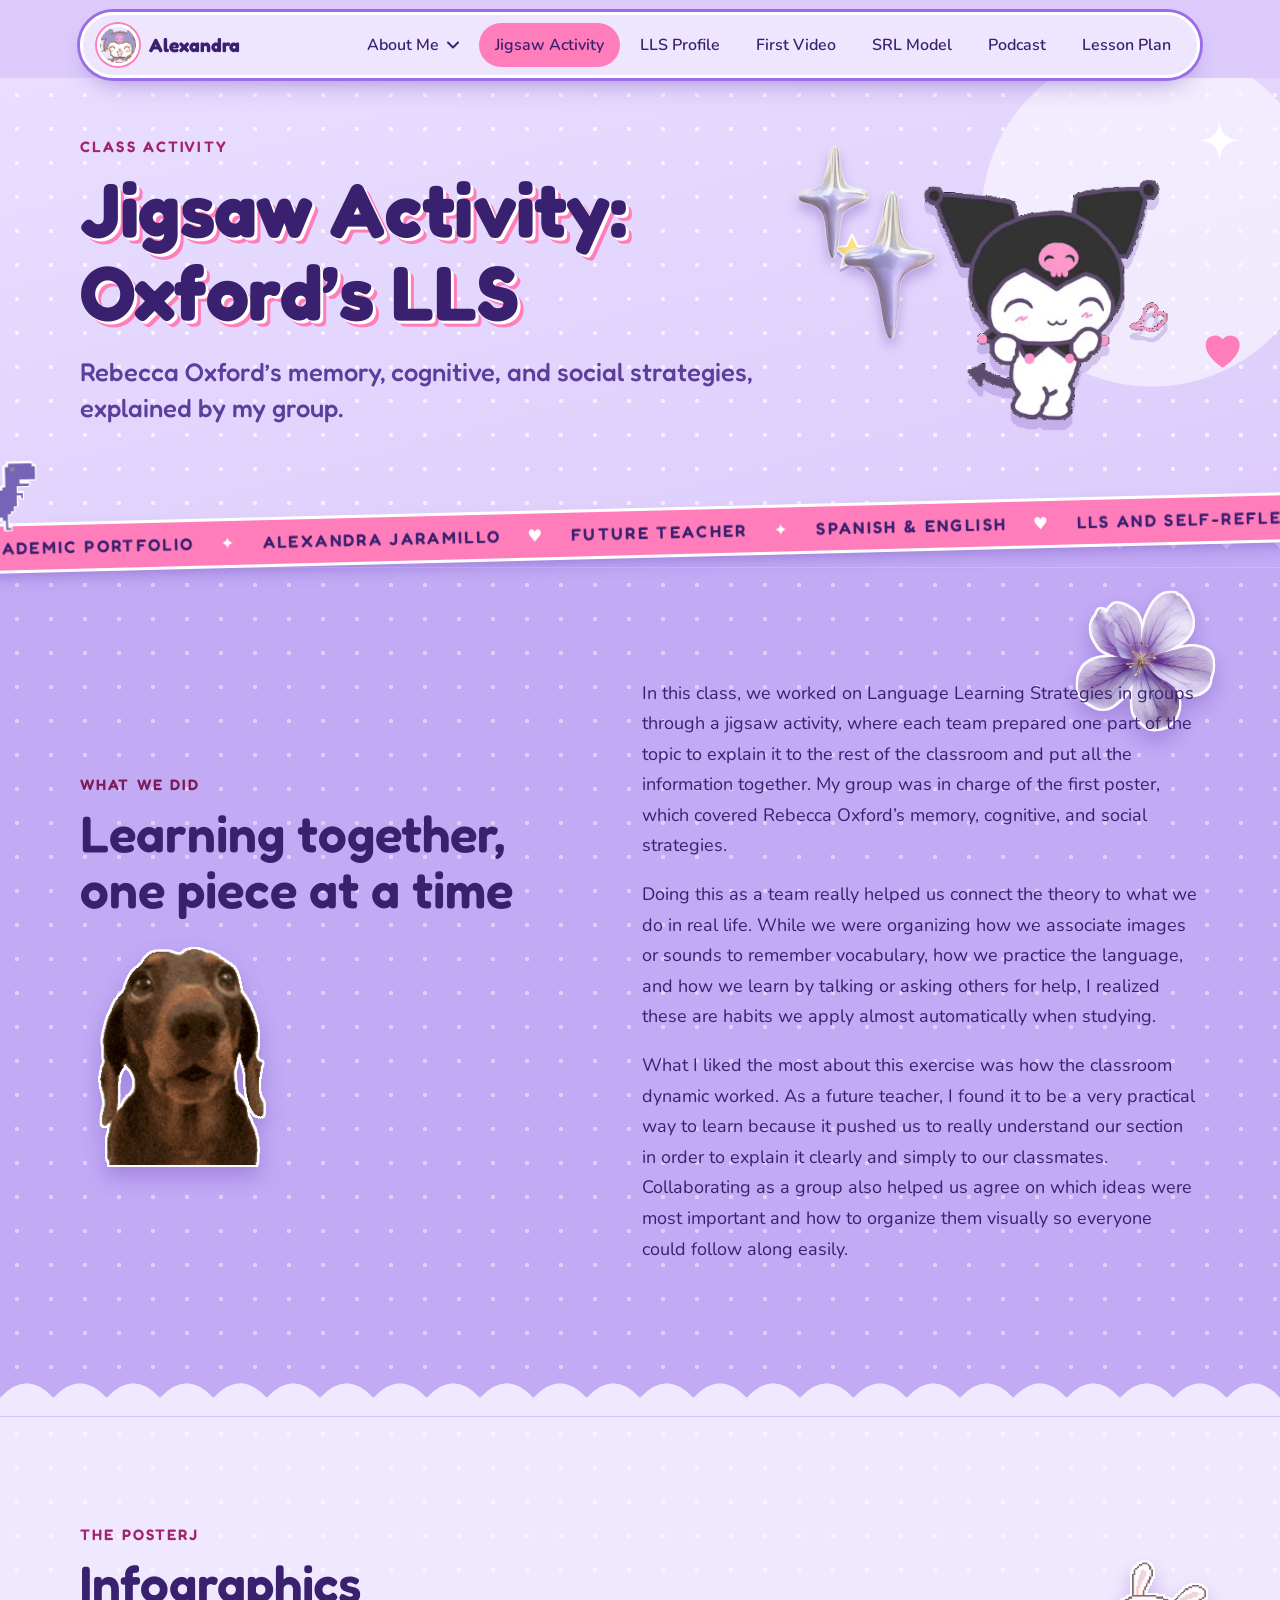
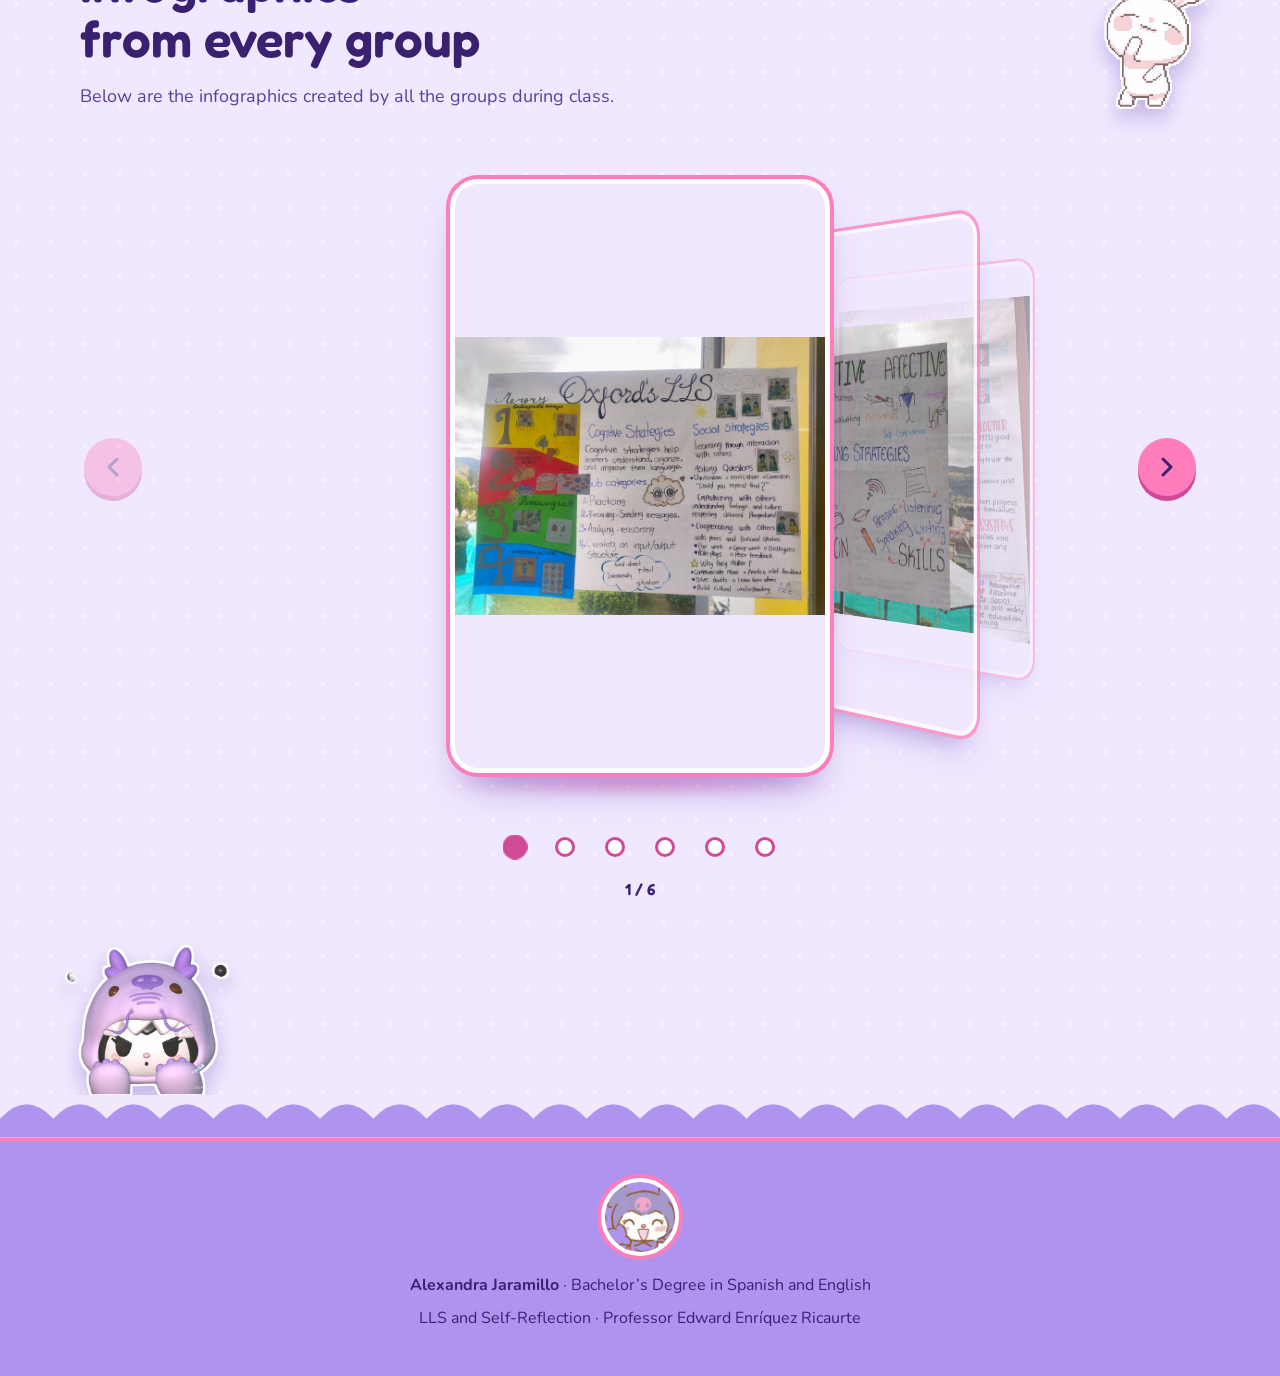
==== commit 110450fe: "Add final Lesson Plan page with stages, plan download, references and farewell closing Co-Authored-B" ====
--- a/jigsaw.html
+++ b/jigsaw.html
@@ -72,6 +72,7 @@
     <a class="nav-link" href="video.html"><span class="nl-long">First Video</span><span class="nl-short">Video</span></a>
     <a class="nav-link" href="srl.html"><span class="nl-long">SRL Model</span><span class="nl-short">SRL</span></a>
     <a class="nav-link" href="podcast.html"><span class="nl-long">Podcast</span><span class="nl-short">Podcast</span></a>
+    <a class="nav-link" href="lesson.html"><span class="nl-long">Lesson Plan</span><span class="nl-short">Plan</span></a>
   </nav>
 </header>
 
--- a/styles.css
+++ b/styles.css
@@ -642,3 +642,83 @@
 .ribbon-track{animation-duration:15s}
 .dino{width:64px}
 .sidekick{width:76px;height:44px}
+
+
+/* ===== Final page: lesson plan, references and farewell ===== */
+.flutter{position:absolute;left:-22%;top:-8%;width:46%;height:auto;z-index:3;animation:flutterPath 7s ease-in-out infinite}
+@keyframes flutterPath{0%,100%{transform:translate(0,0) rotate(-8deg)}25%{transform:translate(60px,-36px) rotate(12deg)}50%{transform:translate(120px,14px) rotate(-6deg)}75%{transform:translate(46px,56px) rotate(14deg)}}
+.lilac-corner{position:absolute;right:-12%;bottom:-8%;width:38%;height:auto;z-index:3;transform-origin:20% 90%;animation:lilySway 4s ease-in-out infinite}
+.g-catdance{width:clamp(120px,12vw,170px);right:5%;bottom:6%;animation:gfloat 2.6s ease-in-out infinite}
+.g-blob{width:clamp(100px,10vw,140px);right:6%;top:6%;animation:blobSquish 2.2s ease-in-out infinite;transform-origin:50% 100%}
+@keyframes blobSquish{0%,100%{transform:scale(1,1)}50%{transform:scale(1.2,.8) translateY(8px)}}
+.g-kheart{width:clamp(110px,11vw,150px);right:4%;top:6%;animation:heartbeat 1.3s ease-in-out infinite}
+.g-dachsit{width:clamp(120px,12vw,160px);left:4%;bottom:-2px;translate:none;animation:peek 3.2s ease-in-out infinite}
+.lesson-stages{padding-bottom:clamp(140px,13vw,190px)}
+.g-flowerline{width:clamp(150px,16vw,230px);left:3%;bottom:4%;animation:spin 40s linear infinite}
+.g-lilac{width:clamp(100px,10vw,140px);right:5%;top:6%;transform-origin:20% 90%;animation:lilySway 4.2s ease-in-out infinite}
+.g-refstars{width:clamp(90px,9vw,130px);right:5%;top:6%;animation:starsway 3.4s ease-in-out infinite}
+.g-reflily{width:clamp(100px,10vw,150px);left:3%;top:6%;transform-origin:50% 100%;animation:lilySway 4.4s ease-in-out infinite}
+
+/* the four stages */
+.stagebar{display:flex;gap:6px;max-width:1000px;margin:6px auto 44px}
+.stagebar span{display:block;position:relative;height:50px;border-radius:999px;border:3px solid #fff;overflow:hidden;background:#fff;box-shadow:0 0 0 3px var(--purple)}
+.stagebar span:nth-child(1),.stagebar span:nth-child(2),.stagebar span:nth-child(4){flex:10}
+.stagebar span:nth-child(3){flex:20}
+.stagebar i{position:absolute;inset:0;display:grid;place-items:center;font:600 .95rem var(--font-head);font-style:normal;color:var(--ink);transform-origin:0 50%;white-space:nowrap}
+.stagebar span:nth-child(1) i{background:var(--hot)}
+.stagebar span:nth-child(2) i{background:var(--violet)}
+.stagebar span:nth-child(3) i{background:var(--star)}
+.stagebar span:nth-child(4) i{background:var(--lilac)}
+.js .stagebar i{transform:scaleX(0);transition:transform 1.1s cubic-bezier(.3,1.4,.4,1)}
+.js .stagebar span:nth-child(2) i{transition-delay:.3s}
+.js .stagebar span:nth-child(3) i{transition-delay:.6s}
+.js .stagebar span:nth-child(4) i{transition-delay:.9s}
+.js .stagebar.fill i{transform:scaleX(1)}
+.stages{list-style:none;margin:0;padding:0;display:grid;grid-template-columns:repeat(4,1fr);gap:28px 18px}
+.stage{position:relative;background:#fff;border:3px solid #fff;border-radius:var(--r);padding:38px 18px 20px;box-shadow:0 0 0 4px var(--hot),0 14px 28px -14px rgba(40,15,90,.5);color:var(--ink);transition:transform .25s var(--ease)}
+.stage-min{position:absolute;top:-20px;left:50%;translate:-50% 0;background:var(--hot);color:var(--ink);font:700 1rem var(--font-head);padding:6px 16px;border-radius:999px;border:3px solid #fff;box-shadow:0 4px 0 var(--hot-deep);white-space:nowrap;animation:numPop 2.6s ease-in-out infinite}
+.stage:nth-child(2) .stage-min{animation-delay:.4s}
+.stage:nth-child(3) .stage-min{animation-delay:.8s}
+.stage:nth-child(4) .stage-min{animation-delay:1.2s}
+.stage h3{font-size:1.3rem;margin:6px 0 4px;text-align:center}
+.stage-tag{margin:0 0 12px;text-align:center;font:600 .8rem var(--font-head);letter-spacing:.06em;text-transform:uppercase;color:var(--eyebrow)}
+.stage ul{margin:0;padding:0;list-style:none;display:grid;gap:9px}
+.stage li{position:relative;padding-left:22px;font-size:.96rem;line-height:1.45;color:var(--ink-soft)}
+.stage li::before{content:"";position:absolute;left:0;top:.35em;width:13px;height:13px;background:var(--hot);clip-path:path("M6.5 12S0 8 0 4a3.200 3.200 0 0 1 6.500-1.200A3.200 3.200 0 0 1 13 4c0 4-6.500 8-6.500 8z")}
+@media (hover:hover) and (pointer:fine){.stage:hover{transform:translateY(-8px) rotate(-1.5deg)}}
+.plan-card{max-width:620px;margin:0 auto}
+.plan-card h3{font-size:clamp(1.3rem,2.4vw,1.7rem)}
+
+/* references */
+.refs{list-style:none;margin:0;padding:0;display:grid;gap:18px;max-width:880px;margin-inline:auto}
+.ref{display:grid;grid-template-columns:auto 1fr;gap:18px;align-items:start;background:#fff;border:3px solid #fff;border-radius:24px;padding:20px 24px;box-shadow:0 0 0 4px var(--purple),0 12px 24px -14px rgba(40,15,90,.5);color:var(--ink);transition:transform .25s var(--ease)}
+.ref-n{display:grid;place-items:center;width:42px;height:42px;border-radius:50%;background:var(--hot);color:var(--ink);font:700 1.15rem var(--font-head);border:3px solid #fff;box-shadow:0 3px 0 var(--hot-deep)}
+.ref p{margin:0;padding-left:1.6em;text-indent:-1.6em;line-height:1.6}
+@media (hover:hover) and (pointer:fine){.ref:hover{transform:translateX(10px) rotate(-.6deg)}}
+
+/* the farewell */
+.closing{position:relative;overflow:hidden;background:var(--bg);padding:clamp(70px,10vw,130px) 0 clamp(50px,7vw,90px);text-align:center;background-image:radial-gradient(circle at 15% 25%,rgba(255,125,187,.35) 0 160px,transparent 161px),radial-gradient(circle at 88% 70%,rgba(255,255,255,.55) 0 200px,transparent 201px),radial-gradient(rgba(255,255,255,.55) 2px,transparent 2.5px);background-size:auto,auto,34px 34px}
+.closing-inner{position:relative;z-index:1}
+.bye-wave{display:block;width:clamp(180px,24vw,300px);height:auto;margin:0 auto 18px;transform-origin:50% 92%;animation:hello 2s ease-in-out infinite;filter:drop-shadow(3px 0 0 #fff) drop-shadow(-3px 0 0 #fff) drop-shadow(0 3px 0 #fff) drop-shadow(0 -3px 0 #fff) drop-shadow(0 14px 14px rgba(90,50,170,.35))}
+.closing-title{font-size:clamp(2.8rem,8vw,6rem);text-shadow:3px 3px 0 #fff,6px 6px 0 var(--hot);text-wrap:balance}
+.closing-text{max-width:560px;margin:20px auto 30px;font:500 clamp(1.1rem,2vw,1.4rem)/1.5 var(--font-head);color:var(--ink-soft)}
+.closing-actions{display:flex;flex-wrap:wrap;gap:18px;justify-content:center}
+button.btn{font-family:var(--font-head)}
+.btn.alt{background:#fff;box-shadow:0 6px 0 var(--purple)}
+.btn.alt:hover{box-shadow:0 8px 0 var(--purple)}
+.btn.alt:active{box-shadow:0 2px 0 var(--purple)}
+.bye-butterflies{position:absolute;left:6%;top:14%;width:clamp(100px,12vw,170px);height:auto;z-index:1;animation:flutterPath 7s ease-in-out infinite}
+.parade{display:flex;flex-wrap:wrap;justify-content:center;align-items:flex-end;gap:clamp(4px,1.4vw,18px);margin-top:54px}
+.parade img{width:clamp(60px,9vw,118px);height:auto;filter:drop-shadow(2px 0 0 #fff) drop-shadow(-2px 0 0 #fff) drop-shadow(0 2px 0 #fff) drop-shadow(0 -2px 0 #fff);animation:paradeHop 1.1s ease-in-out infinite;animation-delay:calc(var(--i) * .14s)}
+@keyframes paradeHop{0%,100%{transform:translateY(0) scale(1.08,.9)}40%{transform:translateY(-52px) scale(.94,1.1)}70%{transform:translateY(0) scale(1.04,.95)}}
+@media (max-width:900px){
+  .stages{grid-template-columns:repeat(2,1fr)}
+  .stagebar span{height:44px}
+  .stagebar i{font-size:.8rem}
+  .ref{padding:16px 16px}
+}
+@media (max-width:620px){
+  .stages{grid-template-columns:1fr;gap:34px}
+  .stagebar i{font-size:.68rem}
+  .closing-actions .btn{width:100%}
+}
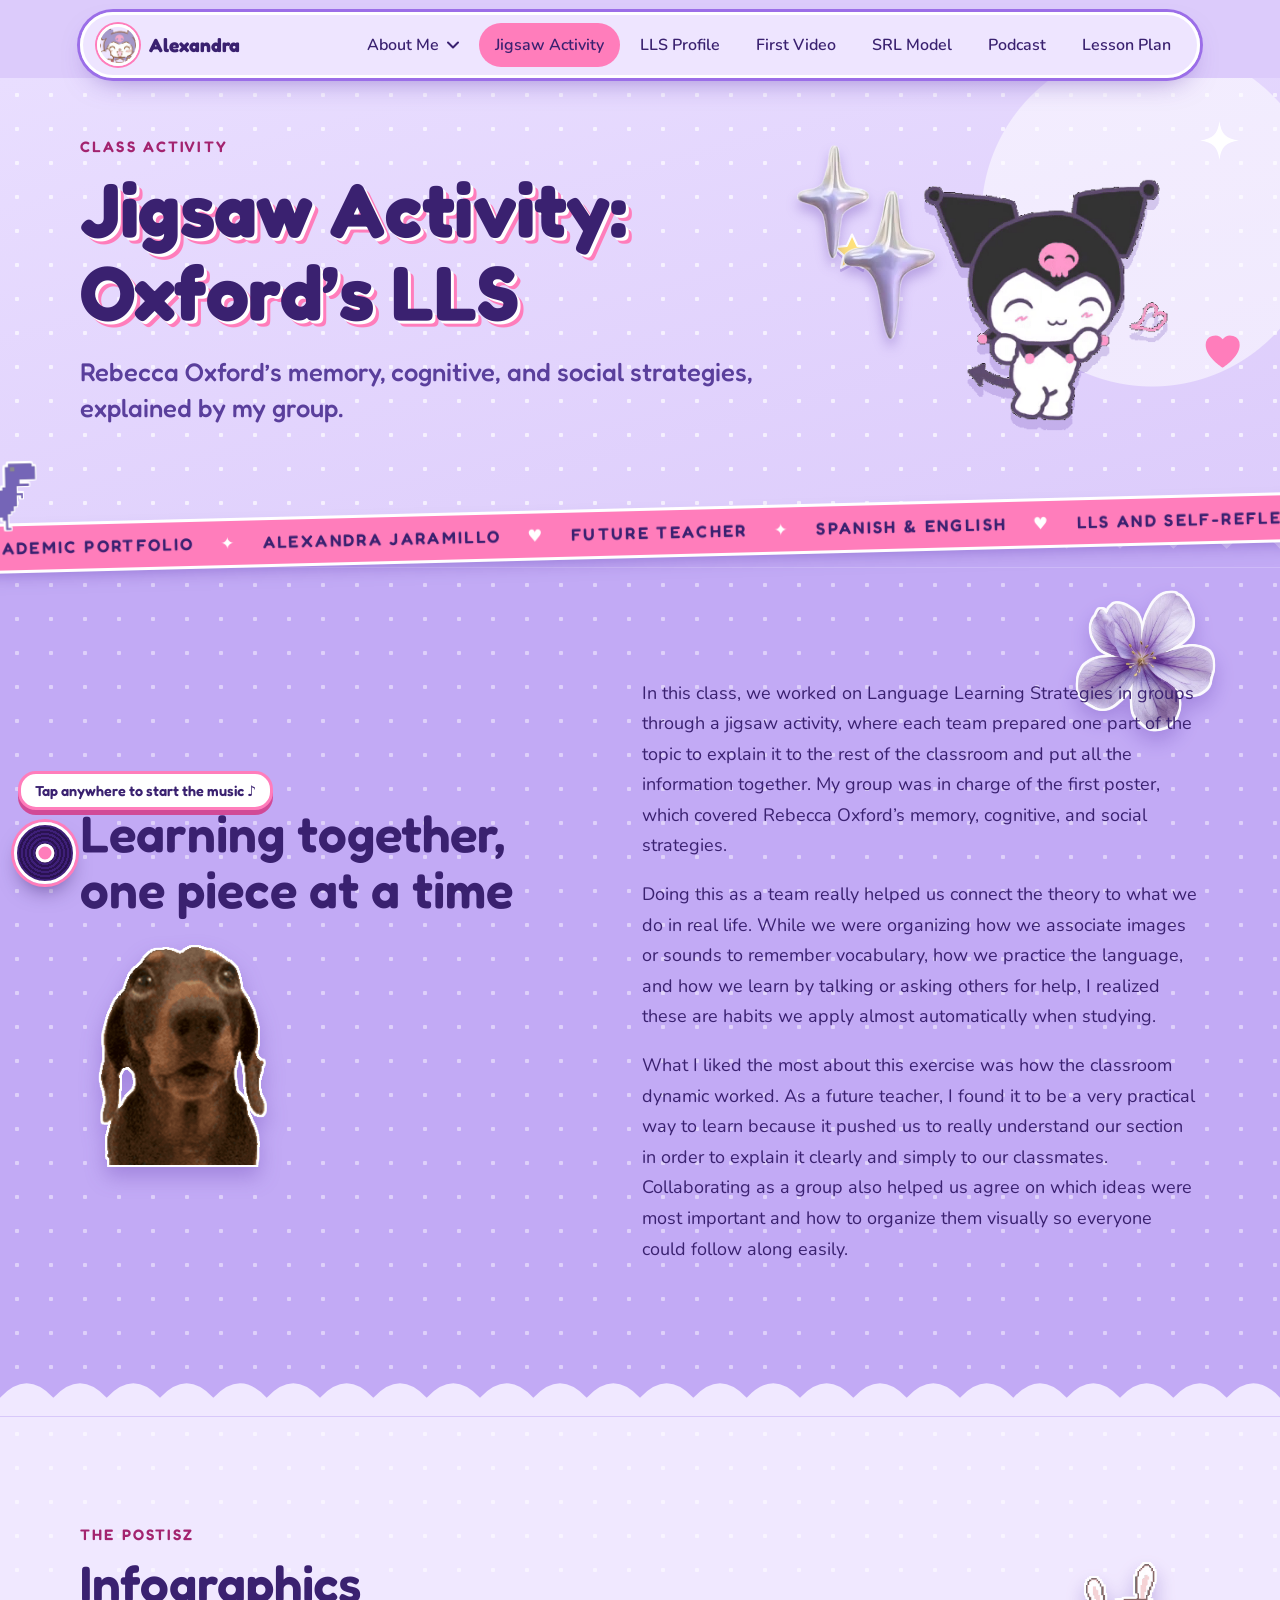
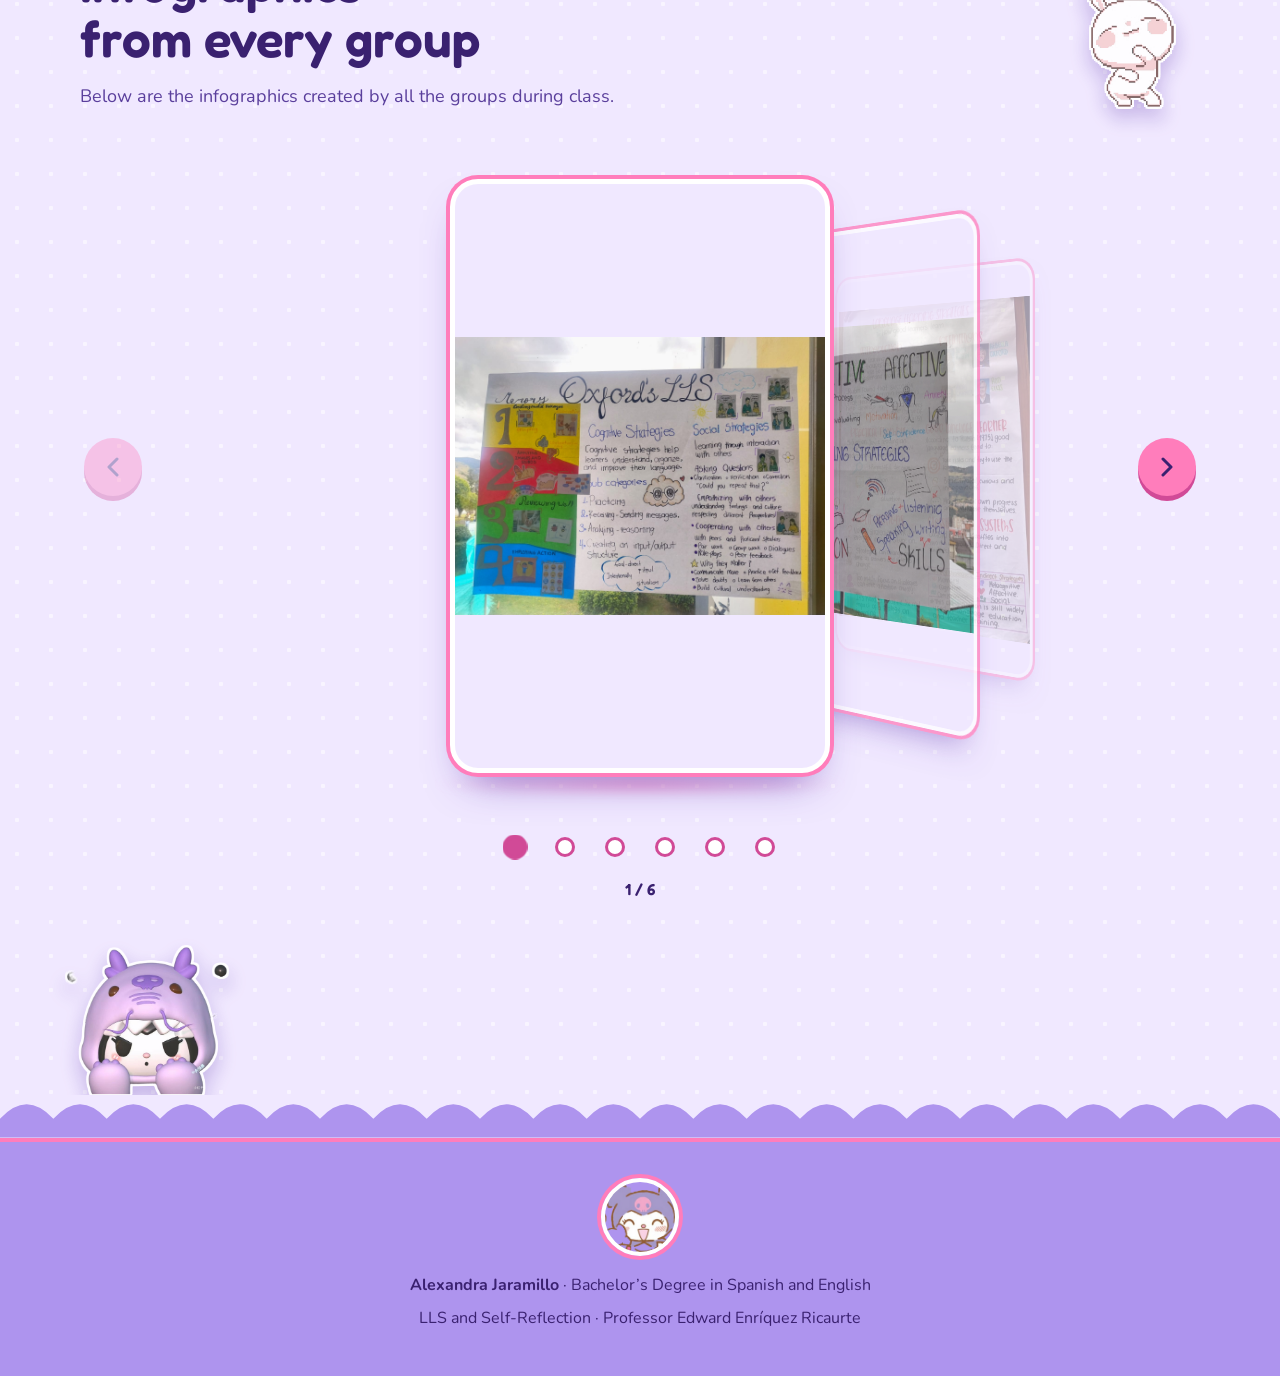
==== commit a1004159: "Add always-on looping background instrumental with a corner volume control Co-Authored-By: Claude So" ====
--- a/jigsaw.html
+++ b/jigsaw.html
@@ -182,5 +182,6 @@
 
 <script src="script.js"></script>
 <script src="fun.js"></script>
+<script src="music.js"></script>
 </body>
 </html>
--- a/styles.css
+++ b/styles.css
@@ -722,3 +722,73 @@
   .stagebar i{font-size:.68rem}
   .closing-actions .btn{width:100%}
 }
+
+.plan-grid{display:grid;grid-template-columns:repeat(2,1fr);gap:30px;max-width:980px;margin:0 auto}
+.plan-grid .plan-card{max-width:none;margin:0}
+@media (max-width:900px){.plan-grid{grid-template-columns:1fr}}
+
+
+/* ===== Lesson plan: "mistakes are safe" scene (nervous thermometer 5 -> 1, Oops-and-go) ===== */
+.calm{width:340px;max-width:100%;margin:26px 0 0 4px;position:relative}
+.say{position:relative;display:block;width:190px;height:58px;margin:0 0 4px 70px;background:#fff;border:3px solid var(--hot);border-radius:24px;box-shadow:0 5px 0 var(--hot-deep);animation:bubbleWobble 2.2s ease-in-out infinite}
+.say::after{content:"";position:absolute;left:34px;bottom:-17px;width:22px;height:22px;background:#fff;border-right:3px solid var(--hot);border-bottom:3px solid var(--hot);transform:rotate(45deg) skew(8deg,8deg);border-radius:0 0 6px 0}
+.say span{position:absolute;inset:0;display:grid;place-items:center;font:700 1.45rem var(--font-head);color:var(--ink);white-space:nowrap}
+.say-b{opacity:0;color:var(--hot-deep)}
+.say-a{animation:sayA 8s ease-in-out infinite}
+.say-b{animation:sayB 8s ease-in-out infinite}
+@keyframes bubbleWobble{0%,100%{transform:rotate(-3deg) scale(1)}50%{transform:rotate(3deg) scale(1.05)}}
+@keyframes sayA{0%,38%{opacity:1;transform:scale(1)}46%,96%{opacity:0;transform:scale(.5) translateY(10px)}100%{opacity:1;transform:scale(1)}}
+@keyframes sayB{0%,42%{opacity:0;transform:scale(.5) translateY(10px)}50%{opacity:1;transform:scale(1.25)}56%,90%{opacity:1;transform:scale(1)}96%,100%{opacity:0;transform:scale(.5)}}
+.calm-stage{position:relative;height:215px}
+.calm-k{position:absolute;left:50%;bottom:0;width:58%;height:auto;translate:-50% 0;transform-origin:50% 100%;filter:drop-shadow(2px 0 0 #fff) drop-shadow(-2px 0 0 #fff) drop-shadow(0 2px 0 #fff) drop-shadow(0 -2px 0 #fff) drop-shadow(0 12px 10px rgba(40,15,90,.35))}
+.calm-k.happy{opacity:0;animation:calmBob 2.4s ease-in-out infinite,fadeHappy 8s ease-in-out infinite}
+.calm-k.sad{animation:calmShake .9s ease-in-out infinite,fadeSad 8s ease-in-out infinite}
+@keyframes calmBob{0%,100%{transform:translateY(0) rotate(-5deg)}50%{transform:translateY(-22px) rotate(5deg)}}
+@keyframes calmShake{0%,100%{transform:translateX(0) rotate(0)}25%{transform:translateX(-7px) rotate(-3deg)}75%{transform:translateX(7px) rotate(3deg)}}
+@keyframes fadeSad{0%,40%{opacity:1}50%,92%{opacity:0}100%{opacity:1}}
+@keyframes fadeHappy{0%,40%{opacity:0}50%,92%{opacity:1}100%{opacity:0}}
+.calm-spark{position:absolute;right:2%;top:2%;width:20%;height:auto;animation:twinkle 2.4s ease-in-out infinite;filter:drop-shadow(0 6px 6px rgba(40,15,90,.3))}
+.thermo{margin-top:12px}
+.thermo-label{display:block;margin-bottom:8px;font:600 .85rem var(--font-head);letter-spacing:.1em;text-transform:uppercase;color:var(--ink)}
+.thermo-bar{position:relative;height:24px;border-radius:999px;border:3px solid #fff;background:linear-gradient(90deg,#A9E5C3,var(--star) 50%,var(--hot));box-shadow:0 0 0 3px var(--purple)}
+.thermo-marker{position:absolute;top:50%;left:90%;width:34px;height:34px;margin:-17px 0 0 -17px;color:#fff;filter:drop-shadow(0 0 0 var(--ink)) drop-shadow(1.5px 0 0 var(--ink)) drop-shadow(-1.5px 0 0 var(--ink)) drop-shadow(0 1.5px 0 var(--ink)) drop-shadow(0 -1.5px 0 var(--ink));animation:slideMarker 8s cubic-bezier(.45,0,.2,1) infinite}
+@keyframes slideMarker{0%,6%{left:90%;transform:scale(1.1)}40%,88%{left:10%;transform:scale(1)}100%{left:90%;transform:scale(1.1)}}
+.thermo-scale{display:flex;justify-content:space-between;padding:6px 6px 0;font:700 .95rem var(--font-head);color:var(--ink)}
+@media (max-width:900px){.calm{margin-inline:auto}}
+
+
+/* ===== Background music corner widget ===== */
+.mp{position:fixed;left:14px;bottom:14px;z-index:460;display:flex;align-items:center}
+.mp-disc{position:relative;flex:none;width:62px;height:62px;padding:0;border:0;border-radius:50%;background:none;cursor:pointer;transition:transform .2s var(--ease)}
+.mp-disc:hover{transform:scale(1.08)}
+.mp-disc:active{transform:scale(.94)}
+.mp-vinyl{position:absolute;inset:0;display:block;border-radius:50%;border:3px solid #fff;box-shadow:0 0 0 3px var(--hot),0 12px 22px -8px rgba(40,15,90,.65);background:repeating-radial-gradient(circle,#2a1252 0 2px,#3e1f78 2px 4px)}
+.mp.playing .mp-vinyl{animation:spin 3.2s linear infinite}
+.mp-vinyl i{position:absolute;left:50%;top:50%;width:34%;height:34%;translate:-50% -50%;border-radius:50%;background:var(--hot);border:3px solid #fff}
+.mp.muted .mp-disc::after{content:"";position:absolute;left:50%;top:-4px;width:5px;height:70px;margin-left:-2.5px;border-radius:3px;background:#fff;box-shadow:0 0 0 2px var(--hot-deep);transform:rotate(45deg)}
+.mp-note{position:absolute;width:18px;height:18px;color:var(--hot);opacity:0;pointer-events:none}
+.mp.playing .mp-note{animation:mpNote 2.8s ease-out infinite}
+.mp-note.n1{left:46px;top:6px}
+.mp-note.n2{left:10px;top:-2px;color:var(--purple);animation-delay:.9s}
+.mp-note.n3{left:30px;top:0;color:var(--star);animation-delay:1.8s}
+@keyframes mpNote{0%{transform:translate(0,0) rotate(0) scale(.5);opacity:0}15%{opacity:1}100%{transform:translate(18px,-64px) rotate(28deg) scale(1.2);opacity:0}}
+.mp-panel{max-width:0;opacity:0;overflow:hidden;white-space:nowrap;margin-left:0;padding:0;border-radius:24px;background:var(--l2);border:3px solid transparent;box-shadow:none;transition:max-width .45s var(--ease),opacity .25s,margin .3s,padding .3s,border-color .3s}
+.mp:hover .mp-panel,.mp:focus-within .mp-panel,.mp.open .mp-panel{max-width:300px;opacity:1;margin-left:12px;padding:8px 16px 6px 12px;border-color:#fff;box-shadow:0 0 0 3px var(--hot),0 14px 26px -10px rgba(40,15,90,.55)}
+.mp-title{display:block;margin:0 0 2px 4px;font:700 .72rem var(--font-head);letter-spacing:.08em;text-transform:uppercase;color:var(--eyebrow)}
+.mp-row{display:flex;align-items:center;gap:8px}
+.mp-mute{flex:none;display:grid;place-items:center;width:44px;height:44px;border:0;border-radius:50%;background:var(--hot);color:var(--ink);cursor:pointer;box-shadow:0 3px 0 var(--hot-deep);transition:transform .15s var(--ease),box-shadow .15s var(--ease)}
+.mp-mute svg{width:22px;height:22px}
+.mp-mute .ic-off{display:none}
+.mp.muted .mp-mute .ic-off{display:block}
+.mp.muted .mp-mute .ic-on{display:none}
+.mp-mute:active{transform:translateY(2px);box-shadow:0 1px 0 var(--hot-deep)}
+.mp-range{width:150px;min-width:0;height:44px;margin:0;background:none;-webkit-appearance:none;appearance:none;cursor:pointer}
+.mp-range::-webkit-slider-runnable-track{height:6px;border-radius:99px;background:linear-gradient(90deg,var(--hot) var(--fill,0%),rgba(58,33,112,.22) var(--fill,0%))}
+.mp-range::-webkit-slider-thumb{-webkit-appearance:none;width:20px;height:20px;margin-top:-7px;border-radius:50%;background:#fff;border:3px solid var(--hot);box-shadow:0 2px 6px rgba(0,0,0,.3)}
+.mp-range::-moz-range-track{height:6px;border-radius:99px;background:rgba(58,33,112,.22)}
+.mp-range::-moz-range-progress{height:6px;border-radius:99px;background:var(--hot)}
+.mp-range::-moz-range-thumb{width:14px;height:14px;border-radius:50%;background:#fff;border:3px solid var(--hot)}
+.mp-hint{position:absolute;left:4px;bottom:76px;display:none;background:#fff;color:var(--ink);border:3px solid var(--hot);border-radius:18px;padding:8px 14px;font:600 .9rem var(--font-head);white-space:nowrap;box-shadow:0 5px 0 var(--hot-deep);animation:bubbleWobble 2.2s ease-in-out infinite}
+.mp.waiting:not(.muted) .mp-hint{display:block}
+@media (max-width:620px){.mp{left:10px;bottom:10px}.mp-disc{width:56px;height:56px}.mp-hint{font-size:.82rem;bottom:68px}.mp-range{width:120px}}
+@media (prefers-reduced-motion:reduce){.mp.playing .mp-vinyl,.mp.playing .mp-note{animation:none}}
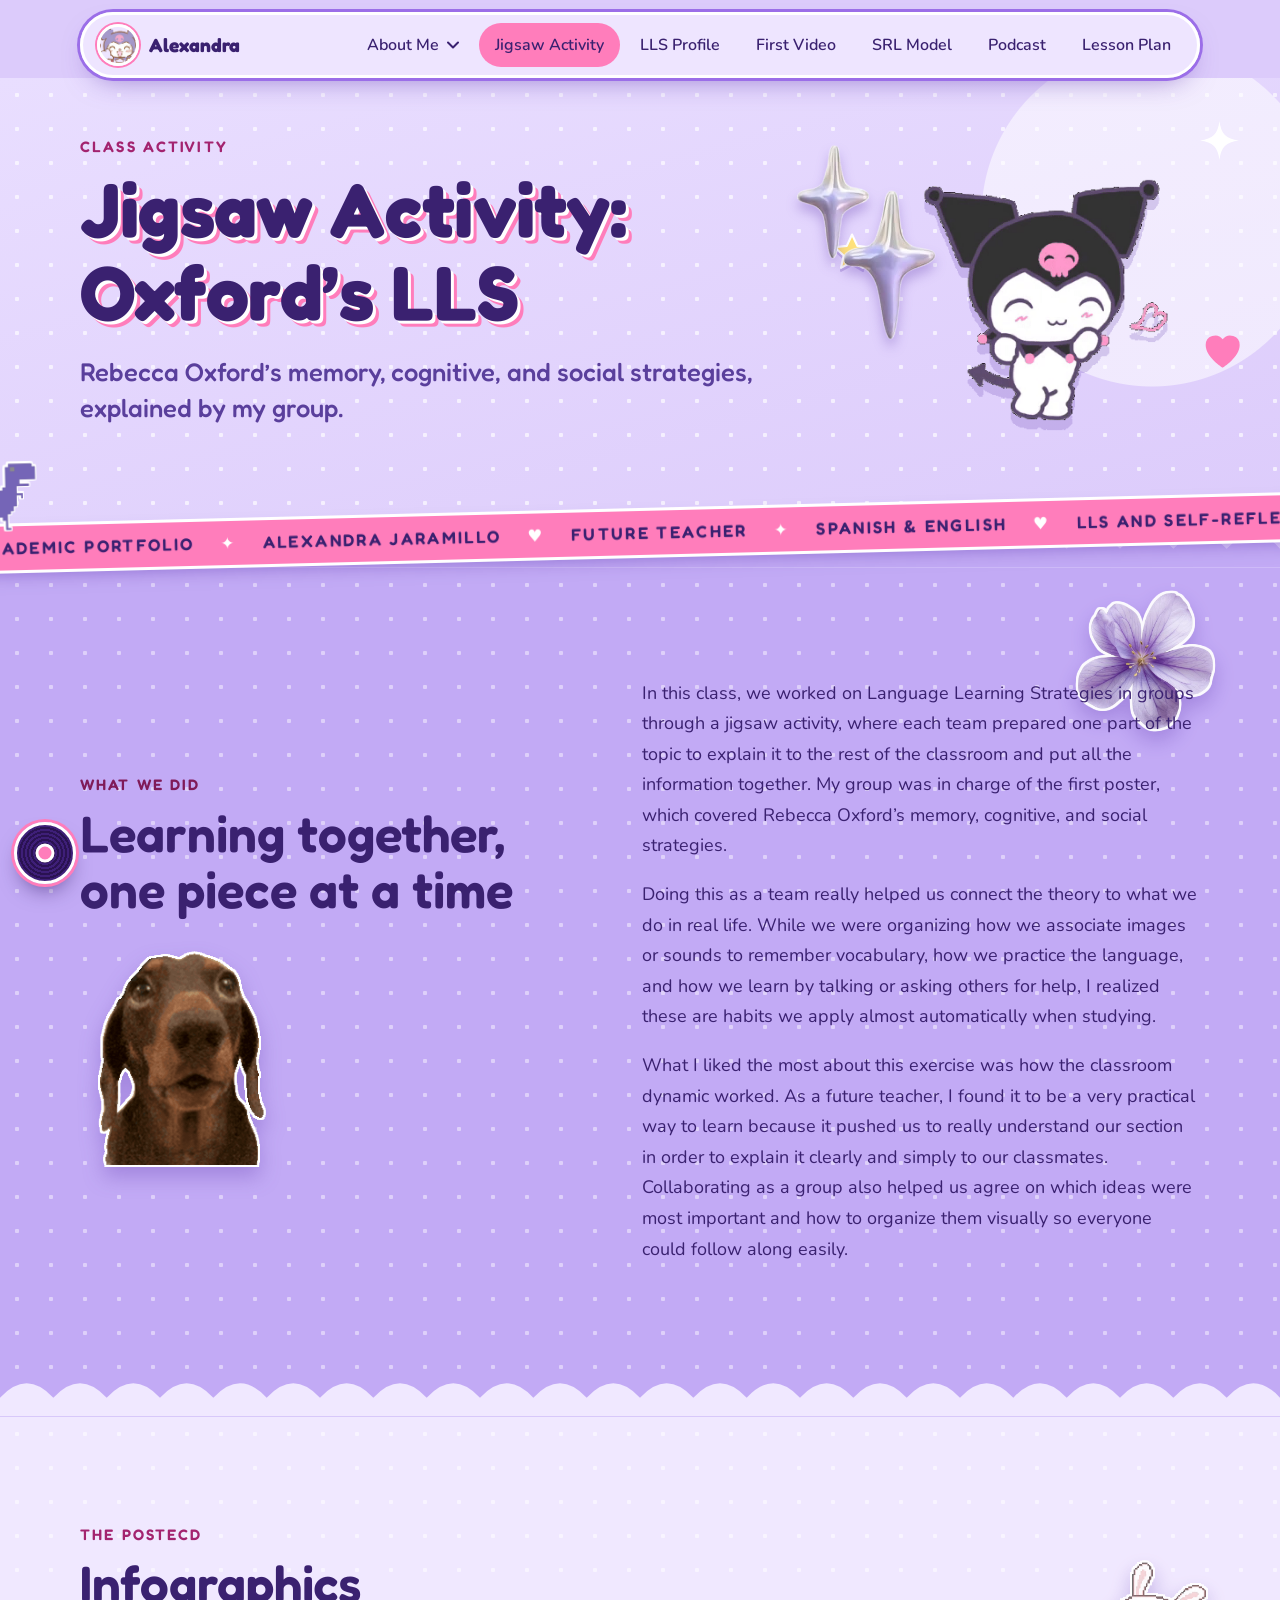
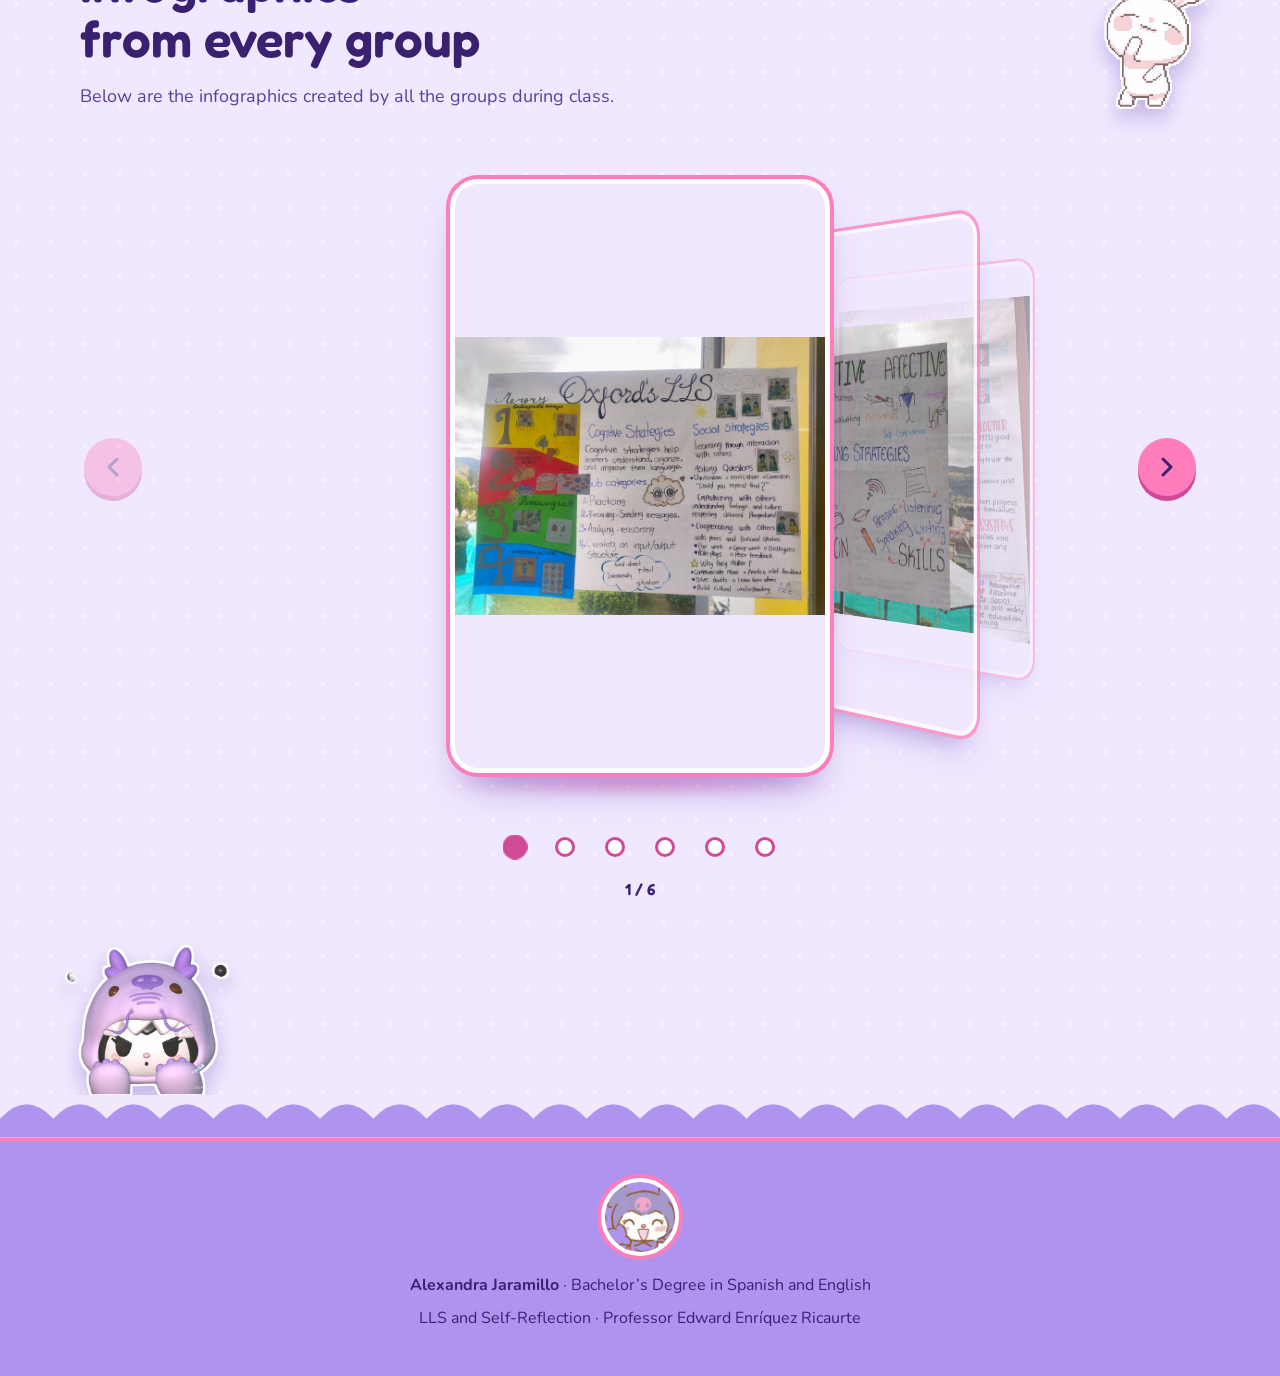
==== commit 81fac73e: "Add Omakase favicon, scatter Alvaro Diaz pictures in the music section, fix nav wrapping Co-Authored" ====
--- a/jigsaw.html
+++ b/jigsaw.html
@@ -6,7 +6,10 @@
   <title>Jigsaw Activity: Oxford’s LLS · Alexandra Jaramillo</title>
   <meta name="description" content="Alexandra Jaramillo’s reflection on the jigsaw activity about Rebecca Oxford’s Language Learning Strategies, with the infographics made by every group.">
   <meta name="theme-color" content="#DCCBFB">
-  <link rel="icon" href="data:image/svg+xml,%3Csvg xmlns='http://www.w3.org/2000/svg' viewBox='0 0 24 24'%3E%3Cpath fill='%23FF5CA8' d='M12 21s-9-5.5-9-12a5 5 0 0 1 9-3 5 5 0 0 1 9 3c0 6.5-9 12-9 12z'/%3E%3C/svg%3E">
+  <link rel="icon" type="image/png" sizes="32x32" href="favicon-32.png">
+  <link rel="icon" type="image/png" sizes="192x192" href="favicon-192.png">
+  <link rel="shortcut icon" href="favicon.ico">
+  <link rel="apple-touch-icon" href="apple-touch-icon.png">
   <link rel="preconnect" href="https://fonts.googleapis.com">
   <link rel="preconnect" href="https://fonts.gstatic.com" crossorigin>
   <link href="https://fonts.googleapis.com/css2?family=Fredoka:wght@500;600;700&family=Nunito:wght@400;600;700&display=swap" rel="stylesheet">
--- a/styles.css
+++ b/styles.css
@@ -602,7 +602,7 @@
 .nav.open .nav-burger span:nth-child(1){top:22px;transform:rotate(45deg)}
 .nav.open .nav-burger span:nth-child(2){opacity:0}
 .nav.open .nav-burger span:nth-child(3){top:22px;transform:rotate(-45deg)}
-@media (max-width:1000px){
+@media (max-width:1180px){
   .nav{flex-wrap:wrap;align-items:center;gap:8px;padding:8px 10px 8px 14px}
   .nav-burger{display:block}
   .nav nav{display:none;order:3;flex-basis:100%;flex-direction:column;align-items:stretch;gap:2px;padding:8px 2px 6px;max-height:72vh;overflow-y:auto}
@@ -792,3 +792,19 @@
 .mp.waiting:not(.muted) .mp-hint{display:block}
 @media (max-width:620px){.mp{left:10px;bottom:10px}.mp-disc{width:56px;height:56px}.mp-hint{font-size:.82rem;bottom:68px}.mp-range{width:120px}}
 @media (prefers-reduced-motion:reduce){.mp.playing .mp-vinyl,.mp.playing .mp-note{animation:none}}
+
+
+/* ===== Álvaro Díaz pictures, scattered along the bottom of the music section ===== */
+.album{position:absolute;z-index:1;bottom:20px;width:clamp(84px,9vw,140px);aspect-ratio:1;object-fit:cover;border-radius:18px;border:4px solid #fff;box-shadow:0 0 0 3px var(--hot),0 14px 22px -10px rgba(40,15,90,.6);pointer-events:auto;translate:none;transform:rotate(var(--r,0deg));animation:albumFloat 4.2s ease-in-out infinite;animation-delay:var(--d,0s);transition:box-shadow .25s}
+.album.a1{left:25%;--r:7deg;--d:-.6s}
+.album.a2{left:43%;bottom:34px;--r:-6deg;--d:-1.8s;width:clamp(92px,10vw,152px)}
+.album.a3{left:61%;--r:5deg;--d:-2.6s}
+.album.a4{left:78%;bottom:42px;--r:-9deg;--d:-3.4s;width:clamp(78px,8vw,120px)}
+@keyframes albumFloat{0%,100%{transform:translateY(0) rotate(var(--r,0deg))}50%{transform:translateY(-20px) rotate(calc(var(--r,0deg) + 6deg))}}
+@media (hover:hover) and (pointer:fine){.album:hover{animation:albumPop .7s cubic-bezier(.34,1.9,.5,1);box-shadow:0 0 0 3px var(--hot-deep),0 20px 30px -10px rgba(255,92,168,.6)}}
+@keyframes albumPop{0%{transform:rotate(var(--r,0deg)) scale(1)}40%{transform:rotate(0deg) translateY(-34px) scale(1.25)}100%{transform:rotate(var(--r,0deg)) scale(1)}}
+@media (max-width:900px){.album.a1{left:30%}.album.a2{left:48%}.album.a3{left:64%}.album.a4{display:none}}
+@media (max-width:620px){.album{width:74px;bottom:14px}.album.a1{left:33%}.album.a2{left:53%;bottom:22px}.album.a3{display:none}}
+
+.nav-link,.dd-btn{white-space:nowrap}
+@media (max-width:1180px){.nav-link,.dd-btn{white-space:normal}}
